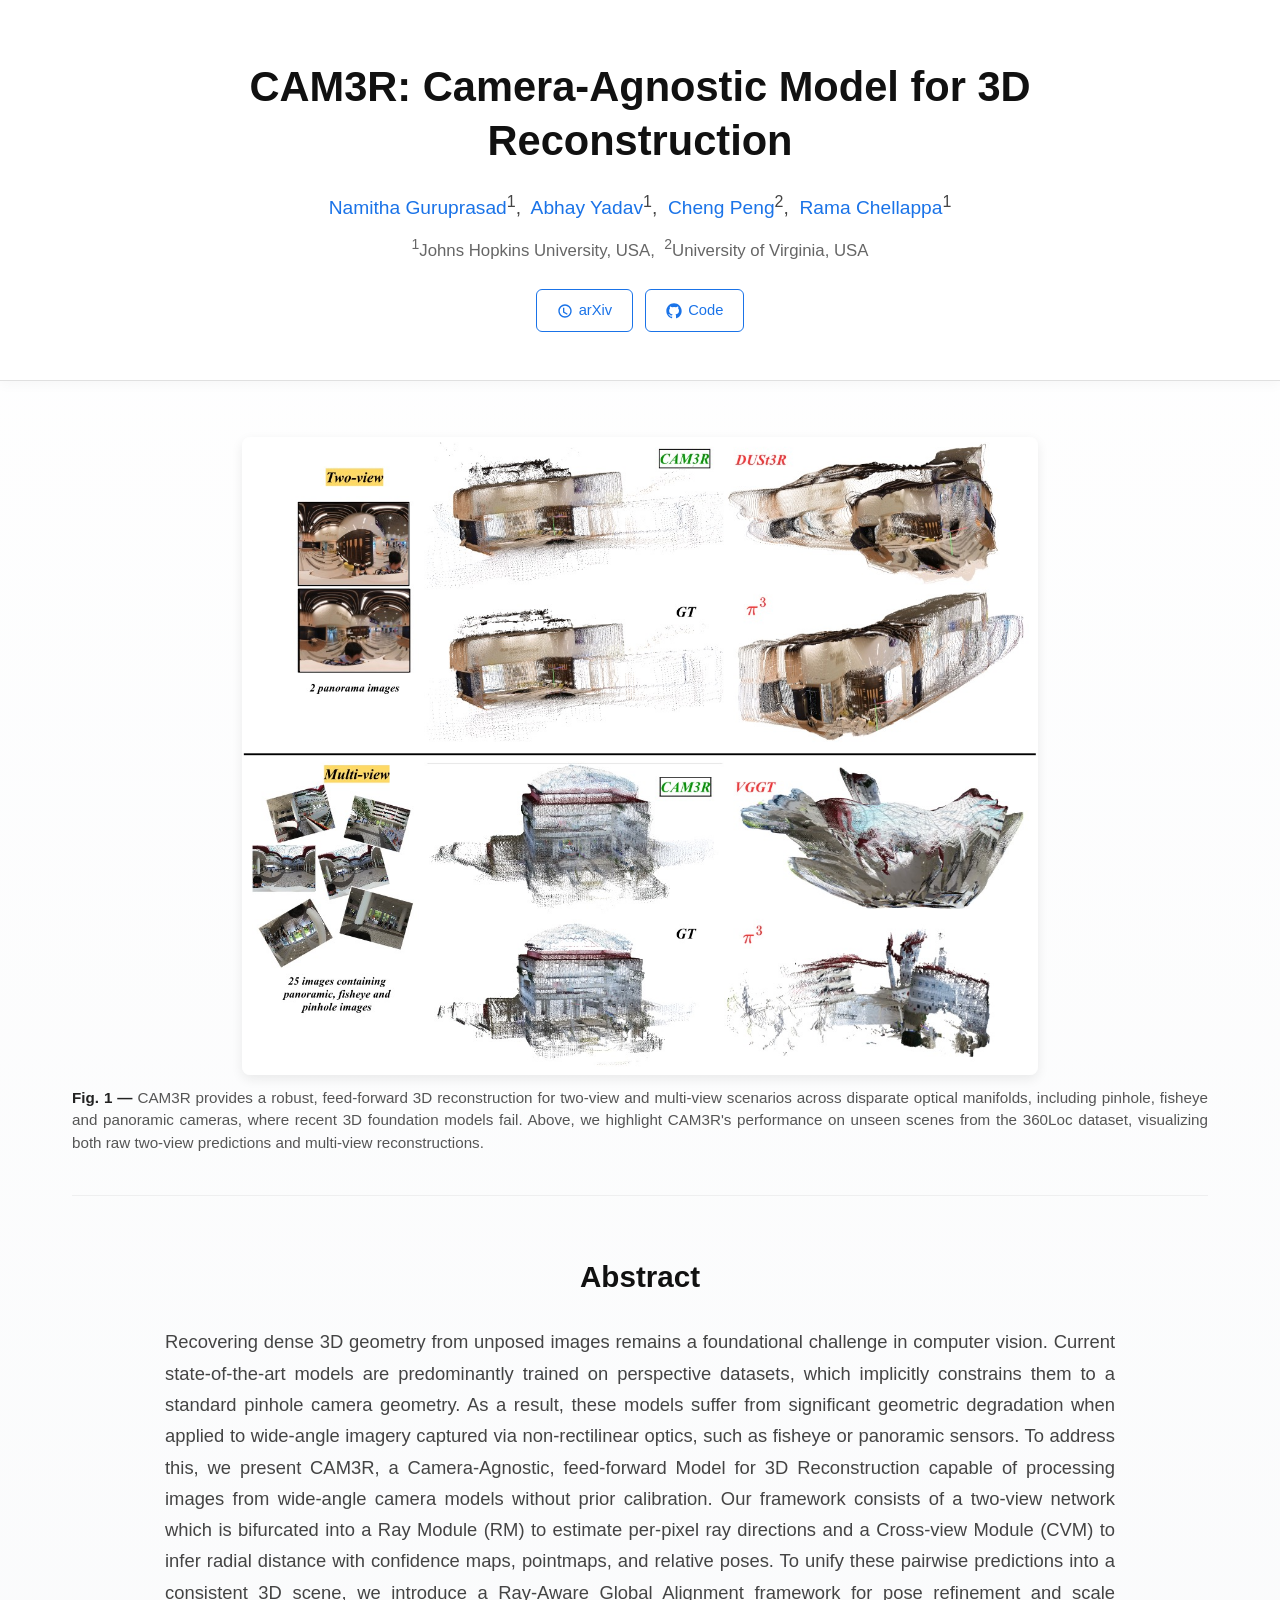
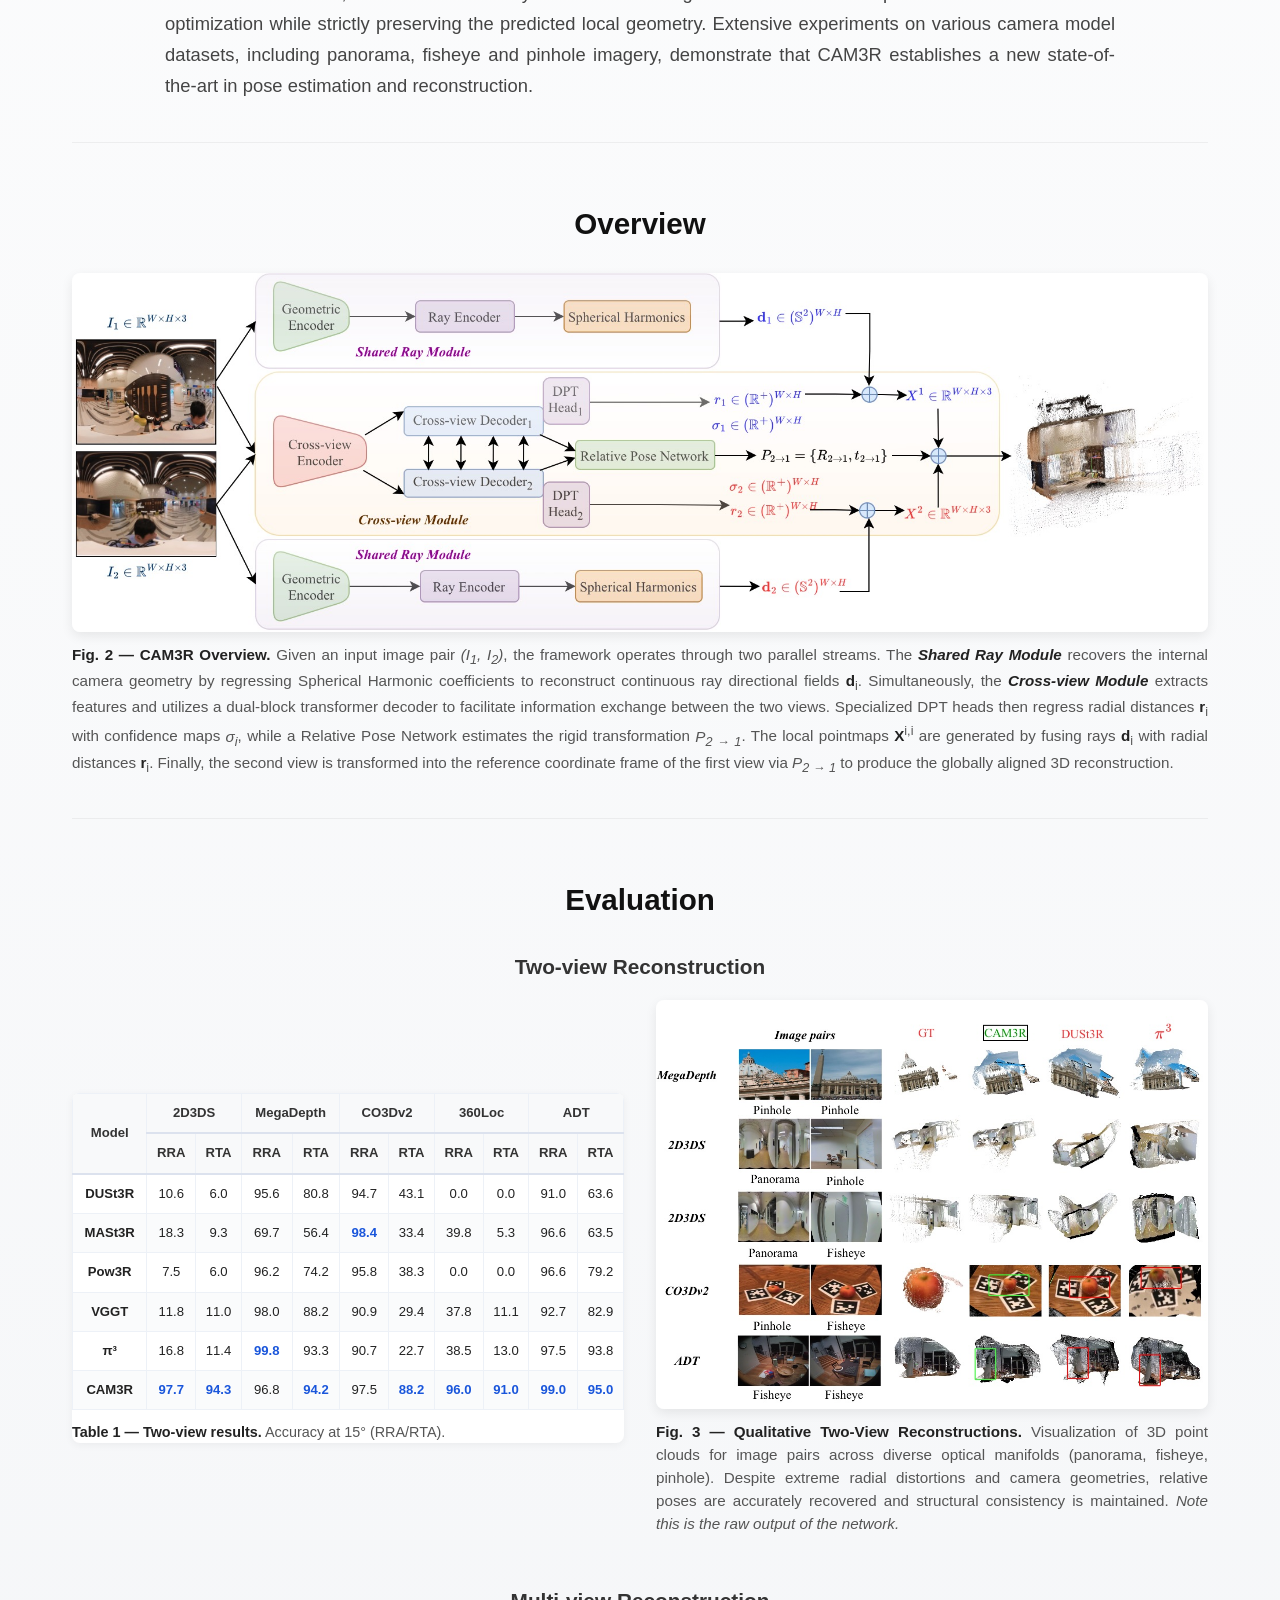
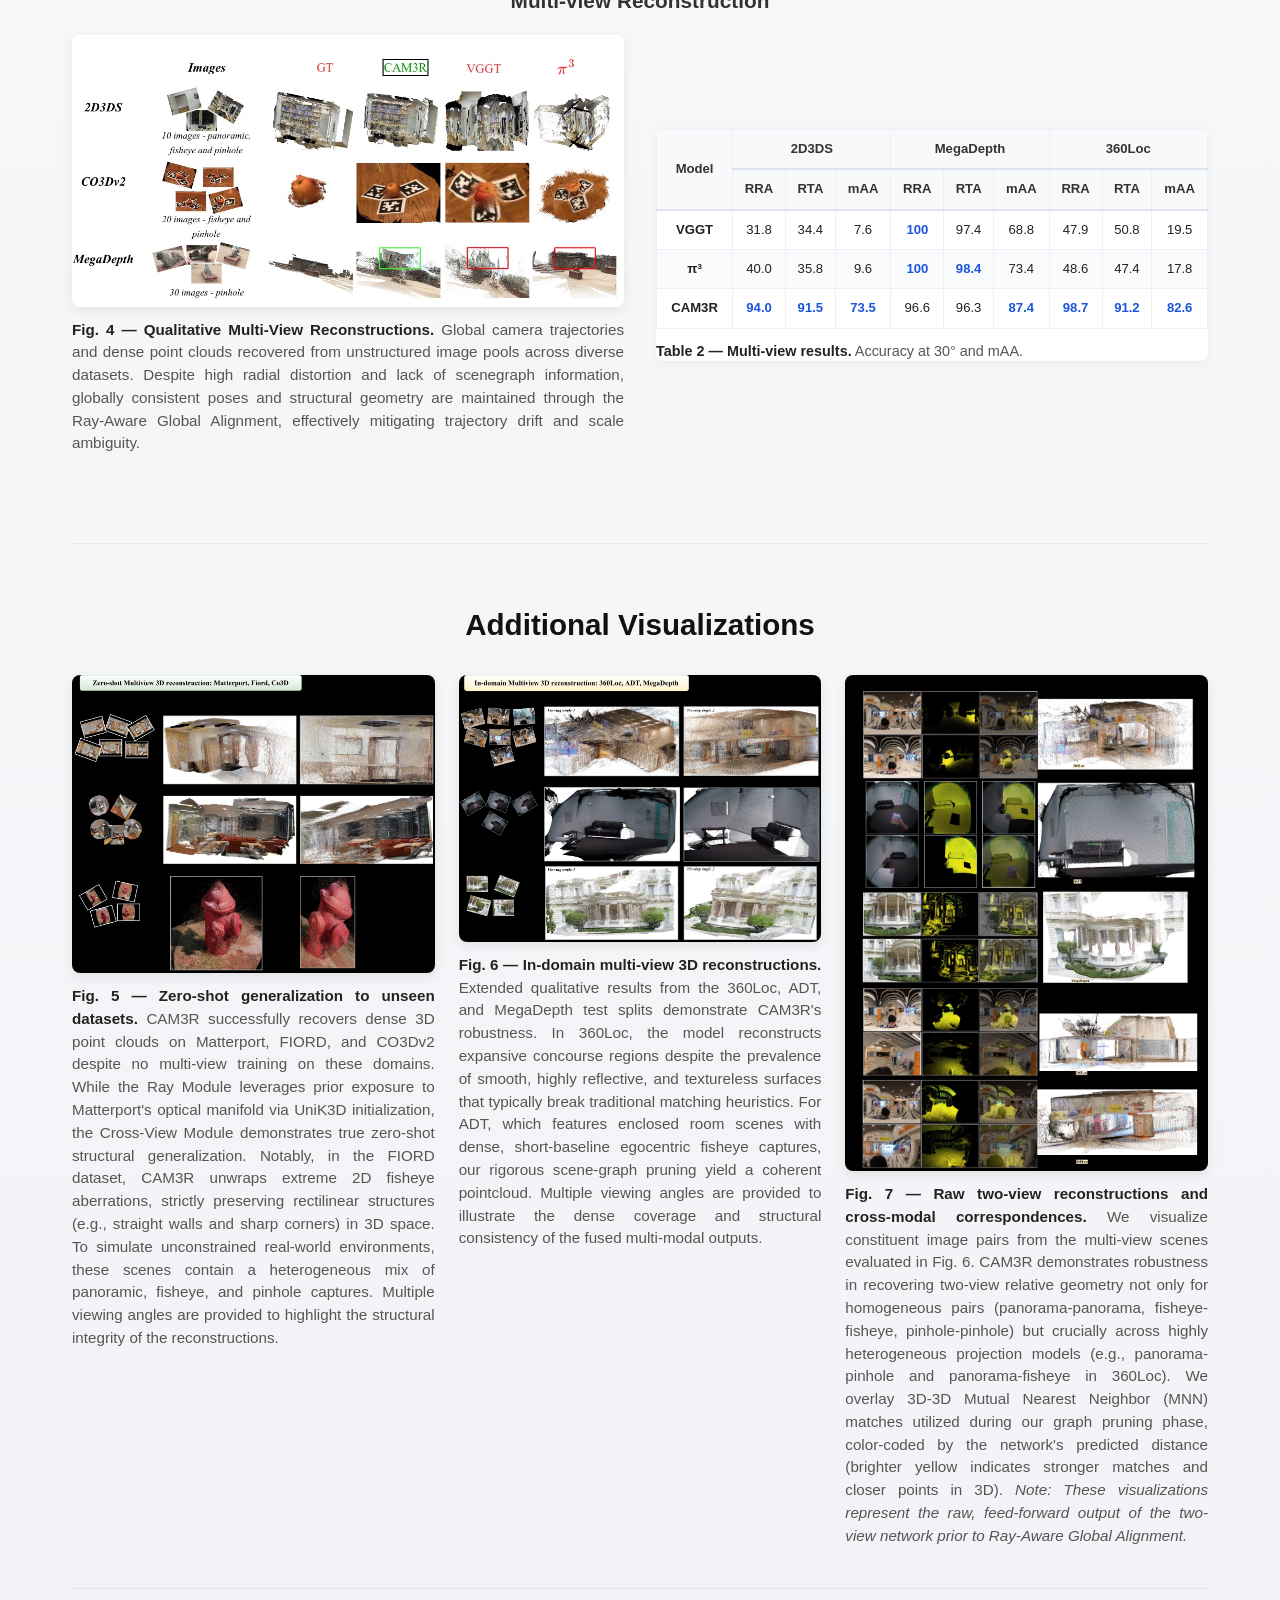
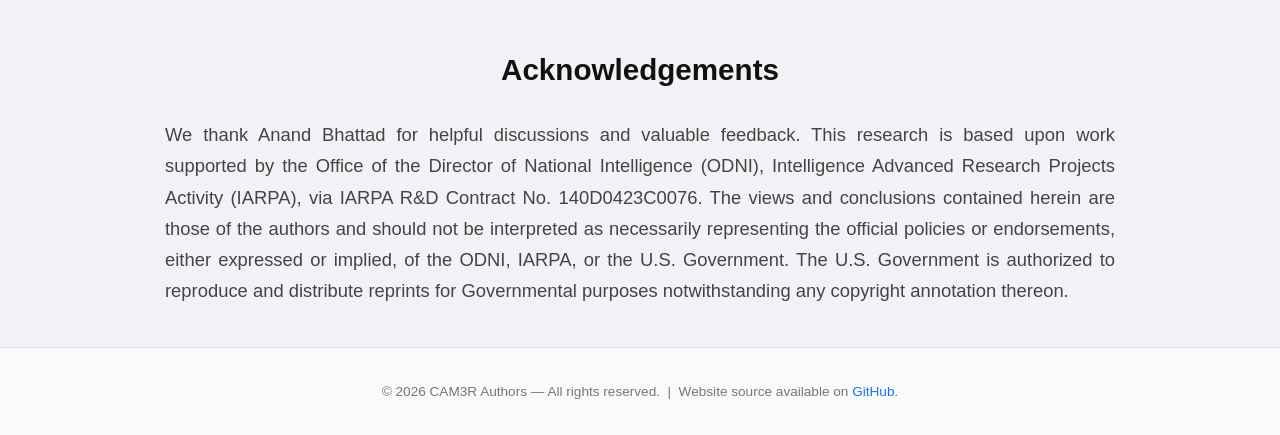
==== index.html @ ed86d0c6 "Update GitHub link in footer" ====
<!DOCTYPE html>
<html lang="en">
<head>
  <meta charset="UTF-8" />
  <meta name="viewport" content="width=device-width, initial-scale=1.0" />
  <title>CAM3R: Camera-Agnostic Model for 3D Reconstruction</title>
  <style>
    /* ── Reset & Base ───────────────────────────────────── */
    *, *::before, *::after { box-sizing: border-box; margin: 0; padding: 0; }

    body {
      font-family: "Segoe UI", "Helvetica Neue", Arial, sans-serif;
      background: linear-gradient(to bottom, #ffffff 0%, #f0f2f5 100%);
      color: #222;
      line-height: 1.7;
      min-height: 100vh;
    }

    a { color: #1a73e8; text-decoration: none; }
    a:hover { text-decoration: underline; }

    /* ── Layout ─────────────────────────────────────────── */
    .container {
      max-width: 1200px; 
      margin: 0 auto;
      padding: 0 32px;
    }

    section {
      padding: 56px 0 40px;
      border-bottom: 1px solid rgba(0,0,0,0.05);
    }
    section:last-of-type { border-bottom: none; }

    /* ── Header / Title ─────────────────────────────────── */
    header {
      background: #ffffff;
      padding: 60px 24px 48px;
      text-align: center;
      border-bottom: 1px solid #e0e0e0;
      box-shadow: 0 4px 12px rgba(0,0,0,0.03);
    }

    header h1 {
      font-size: 2.6rem;
      font-weight: 700;
      line-height: 1.3;
      color: #111;
      max-width: 980px;
      margin: 0 auto 20px;
    }

    .authors {
      font-size: 1.2rem;
      color: #444;
      margin-bottom: 8px;
    }
    
    .authors a {
      color: #1a73e8;
      transition: color 0.2s;
    }
    
    .authors a:hover {
      color: #1152a8;
      text-decoration: underline;
    }

    .affiliations {
      font-size: 1.05rem;
      color: #666;
      margin-bottom: 24px;
    }

    .links {
      display: flex;
      flex-wrap: wrap;
      gap: 12px;
      justify-content: center;
    }

    .btn {
      display: inline-flex;
      align-items: center;
      gap: 6px;
      padding: 8px 20px;
      border-radius: 6px;
      font-size: 0.92rem;
      font-weight: 500;
      border: 1.5px solid #1a73e8;
      color: #1a73e8;
      transition: background 0.2s, color 0.2s;
    }
    .btn:hover { background: #1a73e8; color: #fff; text-decoration: none; }
    .btn svg { width: 16px; height: 16px; fill: currentColor; }

    /* ── Section Headings ───────────────────────────────── */
    h2 {
      font-size: 1.85rem;
      font-weight: 700;
      margin-bottom: 24px;
      color: #111;
      text-align: center;
    }

    h3 {
      font-size: 1.3rem;
      font-weight: 600;
      margin: 0 0 16px;
      color: #333;
      text-align: center;
    }

    /* ── Figures & Click-to-Zoom Overlay ────────────────── */
    figure {
      margin: 0;
      display: flex;
      flex-direction: column;
      align-items: center;
    }

    .image-link {
      position: relative;
      display: block;
      width: 100%;
      border-radius: 8px;
      overflow: hidden;
      box-shadow: 0 4px 12px rgba(0,0,0,0.08);
      cursor: zoom-in;
    }

    .image-link::after {
      content: "Click to open in full resolution";
      position: absolute;
      top: 0; left: 0; right: 0; bottom: 0;
      background: rgba(0, 0, 0, 0.65);
      color: #fff;
      display: flex;
      align-items: center;
      justify-content: center;
      font-size: 1.05rem;
      font-weight: 500;
      opacity: 0;
      transition: opacity 0.2s ease;
      text-align: center;
      padding: 20px;
    }

    .image-link:hover::after {
      opacity: 1;
    }

    figure img {
      display: block;
      width: 100%;
      height: auto;
      background: #f8f9fa;
      transition: transform 0.3s ease;
    }
    
    .image-link:hover img {
      transform: scale(1.02);
    }

    #teaser .image-link { max-width: 70%; margin: 0 auto; }

    figcaption {
      margin-top: 12px;
      font-size: 0.95rem;
      color: #555;
      line-height: 1.5;
      text-align: justify;
      width: 100%;
    }

    figcaption strong { color: #222; }

    /* ── Abstract & Text Blocks ─────────────────────────── */
    .text-block p {
      font-size: 1.15rem;
      text-align: justify;
      max-width: 950px;
      margin: 0 auto;
      color: #444;
    }

    /* ── Layout: Side by Side (Tables & Images) ─────────── */
    .side-by-side {
      display: flex;
      flex-direction: row;
      gap: 32px;
      align-items: center;
      margin-bottom: 48px;
    }
    
    .side-by-side > div,
    .side-by-side > figure {
      flex: 1;
      min-width: 0;
    }

    /* ── Layout: 3-Column Grid ──────────────────────────── */
    .vis-grid {
      display: grid;
      grid-template-columns: repeat(3, 1fr);
      gap: 24px;
      margin-top: 24px;
    }

    /* ── Tables ─────────────────────────────────────────── */
    .table-wrapper {
      overflow-x: auto;
      box-shadow: 0 2px 8px rgba(0,0,0,0.05);
      border-radius: 8px;
      background: #fff;
      width: 100%;
    }

    table {
      width: 100%;
      border-collapse: collapse;
      font-size: 0.82rem; 
    }

    caption {
      caption-side: bottom;
      font-size: 0.9rem;
      color: #555;
      text-align: left; 
      padding: 12px 0 0;
      line-height: 1.4;
    }
    caption strong { color: #222; }

    thead tr {
      background: #f8f9fa;
      border-bottom: 2px solid #dce2ee;
    }

    th, td {
      padding: 8px 6px; 
      border: 1px solid #edf1f7;
      text-align: center;
    }

    th {
      font-weight: 600;
      color: #333;
    }

    tbody tr:nth-child(even) { background: #fafbfc; }
    tbody tr:hover { background: #f0f4ff; }

    .best { font-weight: 700; color: #1a56db; }

    /* ── Footer ─────────────────────────────────────────── */
    footer {
      text-align: center;
      padding: 32px 16px;
      font-size: 0.85rem;
      color: #777;
      border-top: 1px solid #e0e0e0;
      background: #fafafa;
    }

    /* ── Responsive ─────────────────────────────────────── */
    @media (max-width: 900px) {
      .side-by-side { flex-direction: column; } 
      .vis-grid { grid-template-columns: 1fr; } 
      #teaser .image-link { max-width: 100%; }
    }
    
    @media (max-width: 640px) {
      header h1 { font-size: 1.8rem; }
      h2 { font-size: 1.4rem; }
      h3 { font-size: 1.1rem; }
      .text-block p { text-align: left; } 
    }
  </style>
</head>
<body>

  <header>
    <h1>CAM3R: Camera-Agnostic Model for 3D Reconstruction</h1>

    <p class="authors">
      <a href="https://scholar.google.com/citations?user=baHP-noAAAAJ&hl=en&oi=ao" target="_blank" rel="noopener">Namitha Guruprasad</a><sup>1</sup>,&nbsp;
      <a href="https://scholar.google.com/citations?user=pbRu-GQAAAAJ&hl=en&oi=ao" target="_blank" rel="noopener">Abhay Yadav</a><sup>1</sup>,&nbsp;
      <a href="https://scholar.google.com/citations?user=HiQ4T3wAAAAJ&hl=en&oi=sra" target="_blank" rel="noopener">Cheng Peng</a><sup>2</sup>,&nbsp;
      <a href="https://scholar.google.com/citations?user=L60tuywAAAAJ&hl=en" target="_blank" rel="noopener">Rama Chellappa</a><sup>1</sup>
    </p>
    <p class="affiliations">
      <sup>1</sup>Johns Hopkins University, USA,&nbsp;
      <sup>2</sup>University of Virginia, USA
    </p>

    <div class="links">
      <a class="btn" href="#" aria-label="arXiv preprint">
        <svg viewBox="0 0 24 24" xmlns="http://www.w3.org/2000/svg">
          <path d="M12 2C6.477 2 2 6.477 2 12s4.477 10 10 10 10-4.477 10-10S17.523 2 12 2zm0 2a8 8 0 1 1 0 16A8 8 0 0 1 12 4zm-1 3v6l5 3-1 1.73-6-3.5V7h2z"/>
        </svg>
        arXiv
      </a>
      <a class="btn" href="#" aria-label="Source code on GitHub">
        <svg viewBox="0 0 24 24" xmlns="http://www.w3.org/2000/svg">
          <path d="M12 .5C5.65.5.5 5.65.5 12c0 5.1 3.31 9.42 7.9 10.95.58.1.79-.25.79-.55v-2.08c-3.2.7-3.88-1.54-3.88-1.54-.52-1.33-1.28-1.69-1.28-1.69-1.05-.71.08-.7.08-.7 1.16.08 1.77 1.19 1.77 1.19 1.03 1.76 2.7 1.25 3.36.96.1-.75.4-1.25.73-1.54-2.55-.29-5.24-1.28-5.24-5.7 0-1.26.45-2.29 1.19-3.09-.12-.3-.52-1.46.11-3.05 0 0 .97-.31 3.18 1.19a11.1 11.1 0 0 1 5.8 0c2.2-1.5 3.17-1.19 3.17-1.19.63 1.59.23 2.75.12 3.05.74.8 1.19 1.83 1.19 3.09 0 4.43-2.7 5.41-5.27 5.69.42.36.79 1.07.79 2.16v3.2c0 .31.21.67.8.55C20.19 21.42 23.5 17.1 23.5 12 23.5 5.65 18.35.5 12 .5z"/>
        </svg>
        Code
      </a>
    </div>
  </header>

  <main class="container">

    <section id="teaser">
      <figure>
        <a href="assets/images/teaser_image_corrected.jpg" target="_blank" class="image-link" aria-label="Open image in full resolution">
          <img src="assets/images/teaser_image_corrected.jpg" alt="CAM3R teaser showing two-view and multi-view 3D reconstruction" />
        </a>
        <figcaption>
          <strong>Fig. 1 — </strong>CAM3R provides a robust, feed-forward 3D reconstruction for two-view and multi-view scenarios across disparate optical manifolds, including pinhole, fisheye and panoramic cameras, where recent 3D foundation models fail. Above, we highlight CAM3R's performance on unseen scenes from the 360Loc dataset, visualizing both raw two-view predictions and multi-view reconstructions.
        </figcaption>
      </figure>
    </section>

    <section id="abstract" class="text-block">
      <h2>Abstract</h2>
      <p>
        Recovering dense 3D geometry from unposed images remains a foundational challenge in computer vision. Current state-of-the-art models are predominantly trained on perspective datasets, which implicitly constrains them to a standard pinhole camera geometry. As a result, these models suffer from significant geometric degradation when applied to wide-angle imagery captured via non-rectilinear optics, such as fisheye or panoramic sensors. To address this, we present CAM3R, a Camera-Agnostic, feed-forward Model for 3D Reconstruction capable of processing images from wide-angle camera models without prior calibration. Our framework consists of a two-view network which is bifurcated into a Ray Module (RM) to estimate per-pixel ray directions and a Cross-view Module (CVM) to infer radial distance with confidence maps, pointmaps, and relative poses. To unify these pairwise predictions into a consistent 3D scene, we introduce a Ray-Aware Global Alignment framework for pose refinement and scale optimization while strictly preserving the predicted local geometry. Extensive experiments on various camera model datasets, including panorama, fisheye and pinhole imagery, demonstrate that CAM3R establishes a new state-of-the-art in pose estimation and reconstruction.
      </p>
    </section>

    <section id="pipeline">
      <h2>Overview</h2>
      <figure>
        <a href="assets/images/pipeline_image_corrected.jpg" target="_blank" class="image-link" aria-label="Open image in full resolution">
          <img src="assets/images/pipeline_image_corrected.jpg" alt="CAM3R pipeline showing shared ray module and cross-view module" />
        </a>
        <figcaption>
          <strong>Fig. 2 — CAM3R Overview.</strong>
          Given an input image pair <i>(I<sub>1</sub>, I<sub>2</sub>)</i>, the framework operates through two parallel streams. The <i><strong>Shared Ray Module</strong></i> recovers the internal camera geometry by regressing Spherical Harmonic coefficients to reconstruct continuous ray directional fields <strong>d</strong><sub>i</sub>. Simultaneously, the <i><strong>Cross-view Module</strong></i> extracts features and utilizes a dual-block transformer decoder to facilitate information exchange between the two views. Specialized DPT heads then regress radial distances <strong>r</strong><sub>i</sub> with confidence maps <i>σ<sub>i</sub></i>, while a Relative Pose Network estimates the rigid transformation <i>P<sub>2 &rarr; 1</sub></i>. The local pointmaps <strong>X</strong><sup>i,i</sup> are generated by fusing rays <strong>d</strong><sub>i</sub> with radial distances <strong>r</strong><sub>i</sub>. Finally, the second view is transformed into the reference coordinate frame of the first view via <i>P<sub>2 &rarr; 1</sub></i> to produce the globally aligned 3D reconstruction.
        </figcaption>
      </figure>
    </section>

    <section id="evaluation">
      <h2>Evaluation</h2>

      <h3>Two-view Reconstruction</h3>
      <div class="side-by-side">
        <div class="table-wrapper">
          <table>
            <thead>
              <tr>
                <th rowspan="2">Model</th>
                <th colspan="2">2D3DS</th>
                <th colspan="2">MegaDepth</th>
                <th colspan="2">CO3Dv2</th>
                <th colspan="2">360Loc</th>
                <th colspan="2">ADT</th>
              </tr>
              <tr>
                <th>RRA</th><th>RTA</th>
                <th>RRA</th><th>RTA</th>
                <th>RRA</th><th>RTA</th>
                <th>RRA</th><th>RTA</th>
                <th>RRA</th><th>RTA</th>
              </tr>
            </thead>
            <tbody>
              <tr>
                <td><strong>DUSt3R</strong></td>
                <td>10.6</td><td>6.0</td>
                <td>95.6</td><td>80.8</td>
                <td>94.7</td><td>43.1</td>
                <td>0.0</td><td>0.0</td>
                <td>91.0</td><td>63.6</td>
              </tr>
              <tr>
                <td><strong>MASt3R</strong></td>
                <td>18.3</td><td>9.3</td>
                <td>69.7</td><td>56.4</td>
                <td class="best">98.4</td><td>33.4</td>
                <td>39.8</td><td>5.3</td>
                <td>96.6</td><td>63.5</td>
              </tr>
              <tr>
                <td><strong>Pow3R</strong></td>
                <td>7.5</td><td>6.0</td>
                <td>96.2</td><td>74.2</td>
                <td>95.8</td><td>38.3</td>
                <td>0.0</td><td>0.0</td>
                <td>96.6</td><td>79.2</td>
              </tr>
              <tr>
                <td><strong>VGGT</strong></td>
                <td>11.8</td><td>11.0</td>
                <td>98.0</td><td>88.2</td>
                <td>90.9</td><td>29.4</td>
                <td>37.8</td><td>11.1</td>
                <td>92.7</td><td>82.9</td>
              </tr>
              <tr>
                <td><strong>π³</strong></td>
                <td>16.8</td><td>11.4</td>
                <td class="best">99.8</td><td>93.3</td>
                <td>90.7</td><td>22.7</td>
                <td>38.5</td><td>13.0</td>
                <td>97.5</td><td>93.8</td>
              </tr>
              <tr>
                <td><strong>CAM3R</strong></td>
                <td class="best">97.7</td><td class="best">94.3</td>
                <td>96.8</td><td class="best">94.2</td>
                <td>97.5</td><td class="best">88.2</td>
                <td class="best">96.0</td><td class="best">91.0</td>
                <td class="best">99.0</td><td class="best">95.0</td>
              </tr>
            </tbody>
            <caption>
              <strong>Table 1 — Two-view results.</strong> Accuracy at 15° (RRA/RTA).
            </caption>
          </table>
        </div>

        <figure>
          <a href="assets/images/two_view.jpg" target="_blank" class="image-link" aria-label="Open image in full resolution">
            <img src="assets/images/two_view.jpg" alt="Qualitative two-view 3D reconstructions" />
          </a>
          <figcaption>
            <strong>Fig. 3 — Qualitative Two-View Reconstructions.</strong> Visualization of 3D point clouds for image pairs across diverse optical manifolds (panorama, fisheye, pinhole). Despite extreme radial distortions and camera geometries, relative poses are accurately recovered and structural consistency is maintained. <i>Note this is the raw output of the network.</i>
          </figcaption>
        </figure>
      </div>

      <h3>Multi-view Reconstruction</h3>
      <div class="side-by-side">
        <figure>
          <a href="assets/images/multiview.jpg" target="_blank" class="image-link" aria-label="Open image in full resolution">
            <img src="assets/images/multiview.jpg" alt="Qualitative multi-view 3D reconstructions" />
          </a>
          <figcaption>
            <strong>Fig. 4 — Qualitative Multi-View Reconstructions.</strong> Global camera trajectories and dense point clouds recovered from unstructured image pools across diverse datasets. Despite high radial distortion and lack of scenegraph information, globally consistent poses and structural geometry are maintained through the Ray-Aware Global Alignment, effectively mitigating trajectory drift and scale ambiguity.
          </figcaption>
        </figure>

        <div class="table-wrapper">
          <table>
            <thead>
              <tr>
                <th rowspan="2">Model</th>
                <th colspan="3">2D3DS</th>
                <th colspan="3">MegaDepth</th>
                <th colspan="3">360Loc</th>
              </tr>
              <tr>
                <th>RRA</th><th>RTA</th><th>mAA</th>
                <th>RRA</th><th>RTA</th><th>mAA</th>
                <th>RRA</th><th>RTA</th><th>mAA</th>
              </tr>
            </thead>
            <tbody>
              <tr>
                <td><strong>VGGT</strong></td>
                <td>31.8</td><td>34.4</td><td>7.6</td>
                <td class="best">100</td><td>97.4</td><td>68.8</td>
                <td>47.9</td><td>50.8</td><td>19.5</td>
              </tr>
              <tr>
                <td><strong>π³</strong></td>
                <td>40.0</td><td>35.8</td><td>9.6</td>
                <td class="best">100</td><td class="best">98.4</td><td>73.4</td>
                <td>48.6</td><td>47.4</td><td>17.8</td>
              </tr>
              <tr>
                <td><strong>CAM3R</strong></td>
                <td class="best">94.0</td><td class="best">91.5</td><td class="best">73.5</td>
                <td>96.6</td><td>96.3</td><td class="best">87.4</td>
                <td class="best">98.7</td><td class="best">91.2</td><td class="best">82.6</td>
              </tr>
            </tbody>
            <caption>
              <strong>Table 2 — Multi-view results.</strong> Accuracy at 30° and mAA.
            </caption>
          </table>
        </div>
      </div>
    </section>

    <section id="visualizations">
      <h2>Additional Visualizations</h2>
      <div class="vis-grid">
        <figure>
          <a href="assets/images/supplementary_multiview_zeroshot.jpg" target="_blank" class="image-link" aria-label="Open image in full resolution">
            <img src="assets/images/supplementary_multiview_zeroshot.jpg" alt="Zero-shot multi-view reconstructions on Matterport, FIORD, and CO3Dv2" />
          </a>
          <figcaption>
            <strong>Fig. 5 — Zero-shot generalization to unseen datasets.</strong> CAM3R successfully recovers dense 3D point clouds on Matterport, FIORD, and CO3Dv2 despite no multi-view training on these domains. While the Ray Module leverages prior exposure to Matterport's optical manifold via UniK3D initialization, the Cross-View Module demonstrates true zero-shot structural generalization. Notably, in the FIORD dataset, CAM3R unwraps extreme 2D fisheye aberrations, strictly preserving rectilinear structures (e.g., straight walls and sharp corners) in 3D space. To simulate unconstrained real-world environments, these scenes contain a heterogeneous mix of panoramic, fisheye, and pinhole captures. Multiple viewing angles are provided to highlight the structural integrity of the reconstructions.
          </figcaption>
        </figure>

        <figure>
          <a href="assets/images/supplementary_multiview_indomain.jpg" target="_blank" class="image-link" aria-label="Open image in full resolution">
            <img src="assets/images/supplementary_multiview_indomain.jpg" alt="In-domain multi-view reconstructions" />
          </a>
          <figcaption>
            <strong>Fig. 6 — In-domain multi-view 3D reconstructions.</strong> Extended qualitative results from the 360Loc, ADT, and MegaDepth test splits demonstrate CAM3R's robustness. In 360Loc, the model reconstructs expansive concourse regions despite the prevalence of smooth, highly reflective, and textureless surfaces that typically break traditional matching heuristics. For ADT, which features enclosed room scenes with dense, short-baseline egocentric fisheye captures, our rigorous scene-graph pruning yield a coherent pointcloud. Multiple viewing angles are provided to illustrate the dense coverage and structural consistency of the fused multi-modal outputs.
          </figcaption>
        </figure>

        <figure>
          <a href="assets/images/supplementary_2view.jpg" target="_blank" class="image-link" aria-label="Open image in full resolution">
            <img src="assets/images/supplementary_2view.jpg" alt="Two-view reconstructions with cross-modal correspondences" />
          </a>
          <figcaption>
            <strong>Fig. 7 — Raw two-view reconstructions and cross-modal correspondences.</strong> We visualize constituent image pairs from the multi-view scenes evaluated in Fig. 6. CAM3R demonstrates robustness in recovering two-view relative geometry not only for homogeneous pairs (panorama-panorama, fisheye-fisheye, pinhole-pinhole) but crucially across highly heterogeneous projection models (e.g., panorama-pinhole and panorama-fisheye in 360Loc). We overlay 3D-3D Mutual Nearest Neighbor (MNN) matches utilized during our graph pruning phase, color-coded by the network's predicted distance (brighter yellow indicates stronger matches and closer points in 3D). <i>Note: These visualizations represent the raw, feed-forward output of the two-view network prior to Ray-Aware Global Alignment.</i>
          </figcaption>
        </figure>
      </div>
    </section>

    <section id="acknowledgement" class="text-block">
      <h2>Acknowledgements</h2>
      <p>
        We thank Anand Bhattad for helpful discussions and valuable feedback. This research is based upon work supported by the Office of the Director of National Intelligence (ODNI), Intelligence Advanced Research Projects Activity (IARPA), via IARPA R&amp;D Contract No. 140D0423C0076. The views and conclusions contained herein are those of the authors and should not be interpreted as necessarily representing the official policies or endorsements, either expressed or implied, of the ODNI, IARPA, or the U.S. Government. The U.S. Government is authorized to reproduce and distribute reprints for Governmental purposes notwithstanding any copyright annotation thereon.
      </p>
    </section>

  </main>

  <footer>
    <p>
      &copy; 2026 CAM3R Authors &mdash; All rights reserved. &nbsp;|&nbsp;
      Website source available on
      <a href="https://github.com/nam1410/cam3r" target="_blank" rel="noopener">GitHub</a>.
    </p>
  </footer>

</body>
</html>
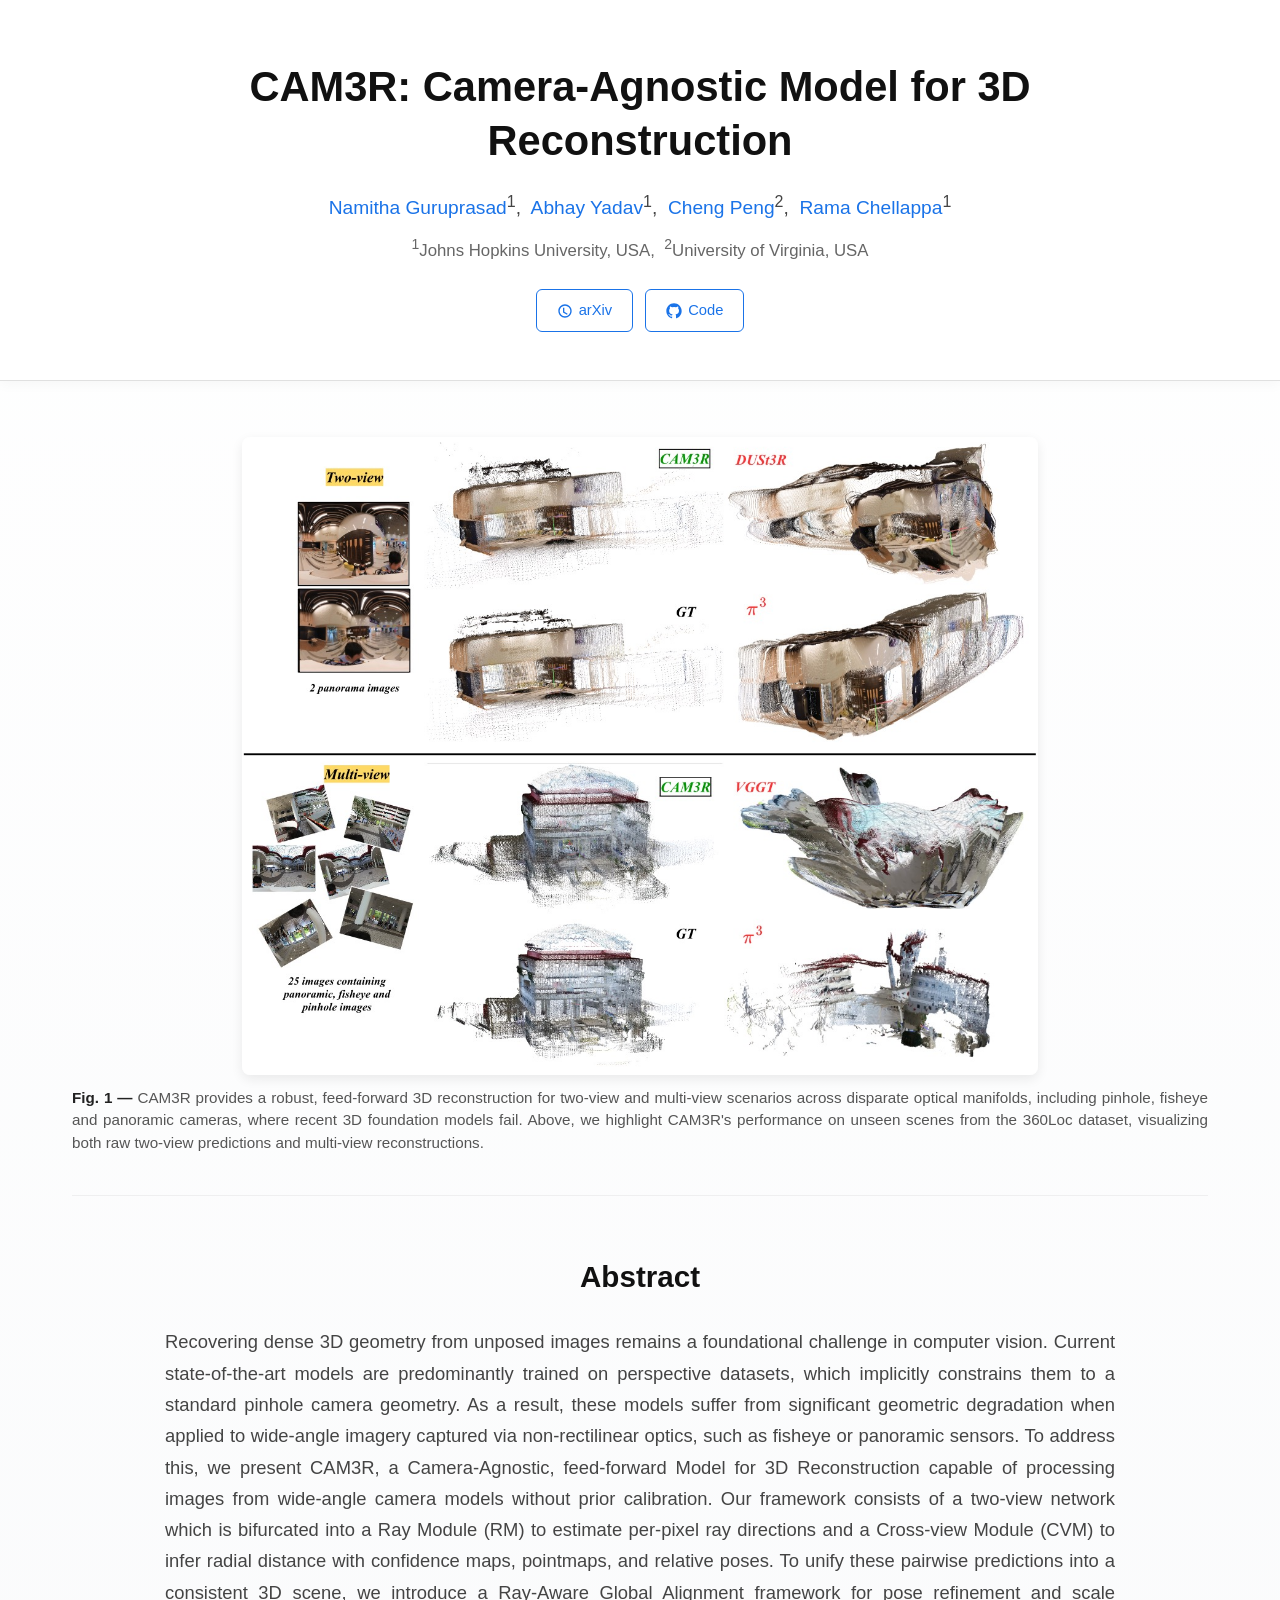
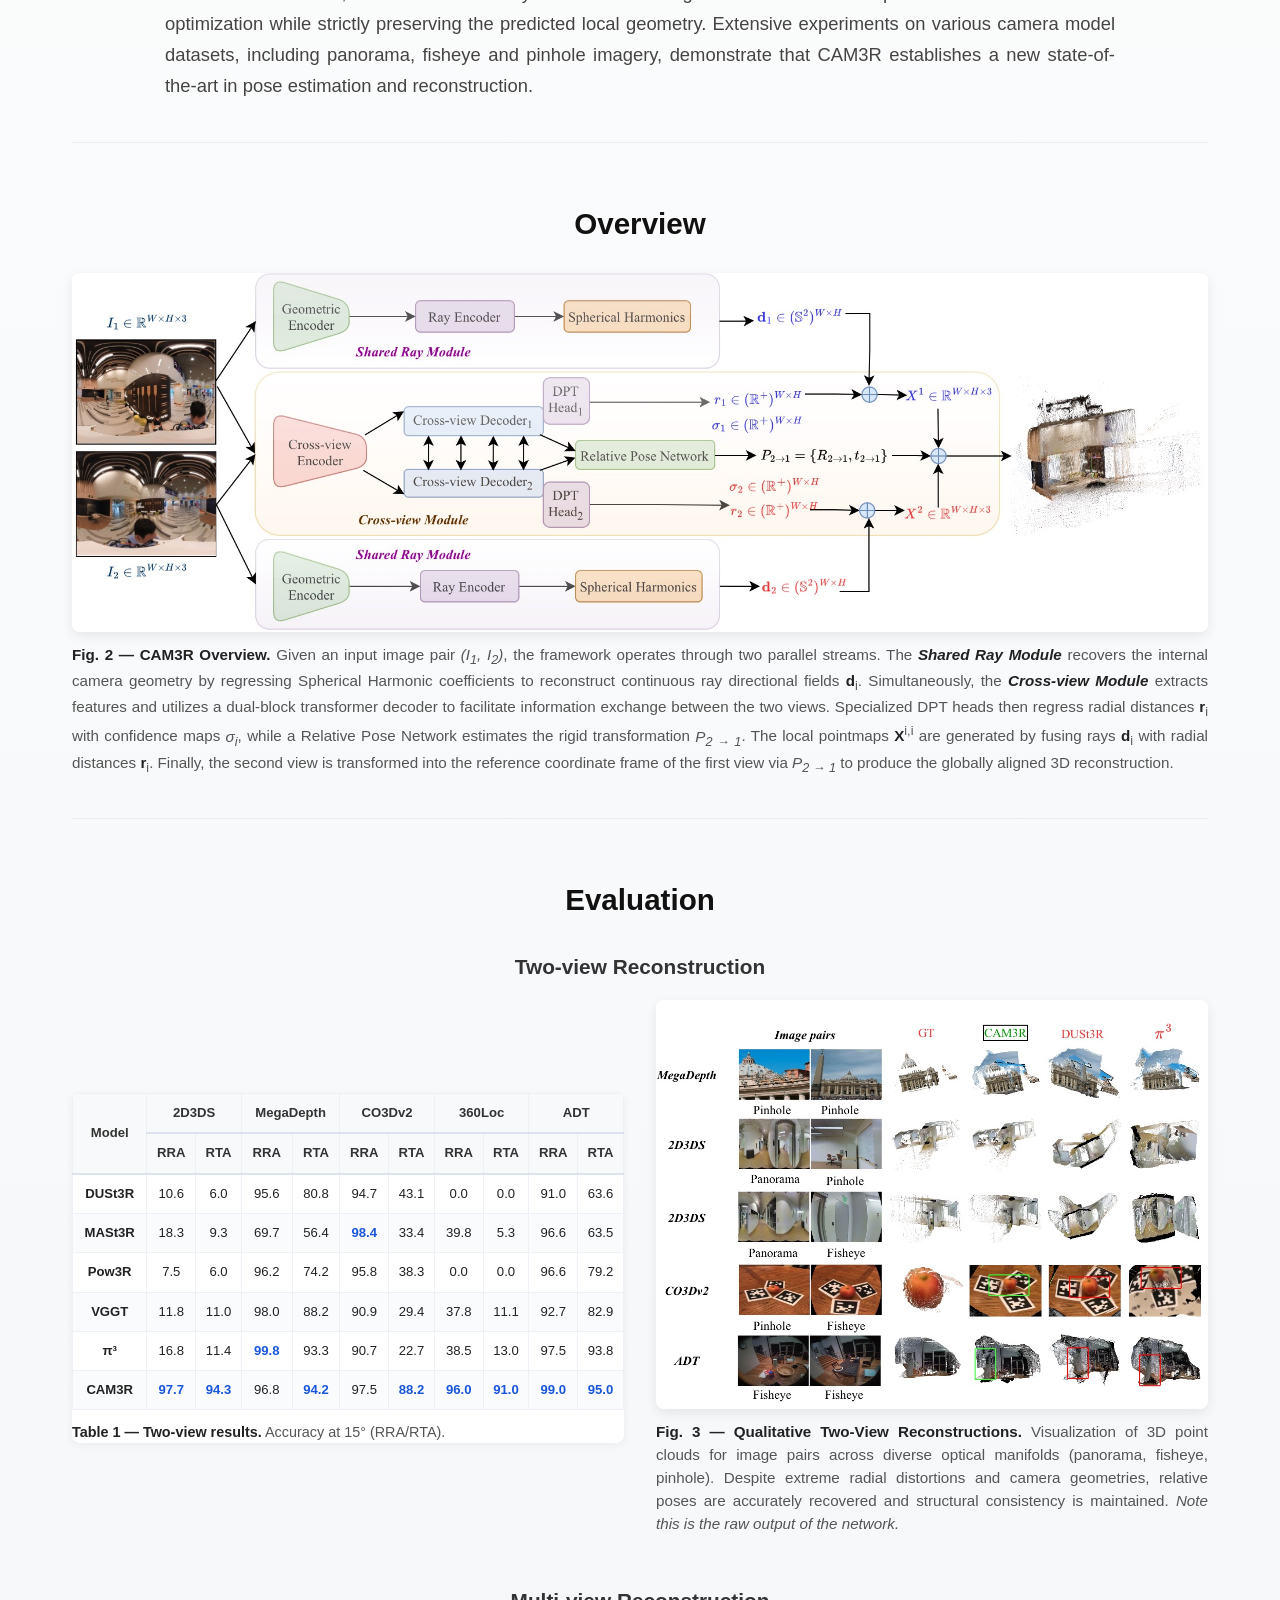
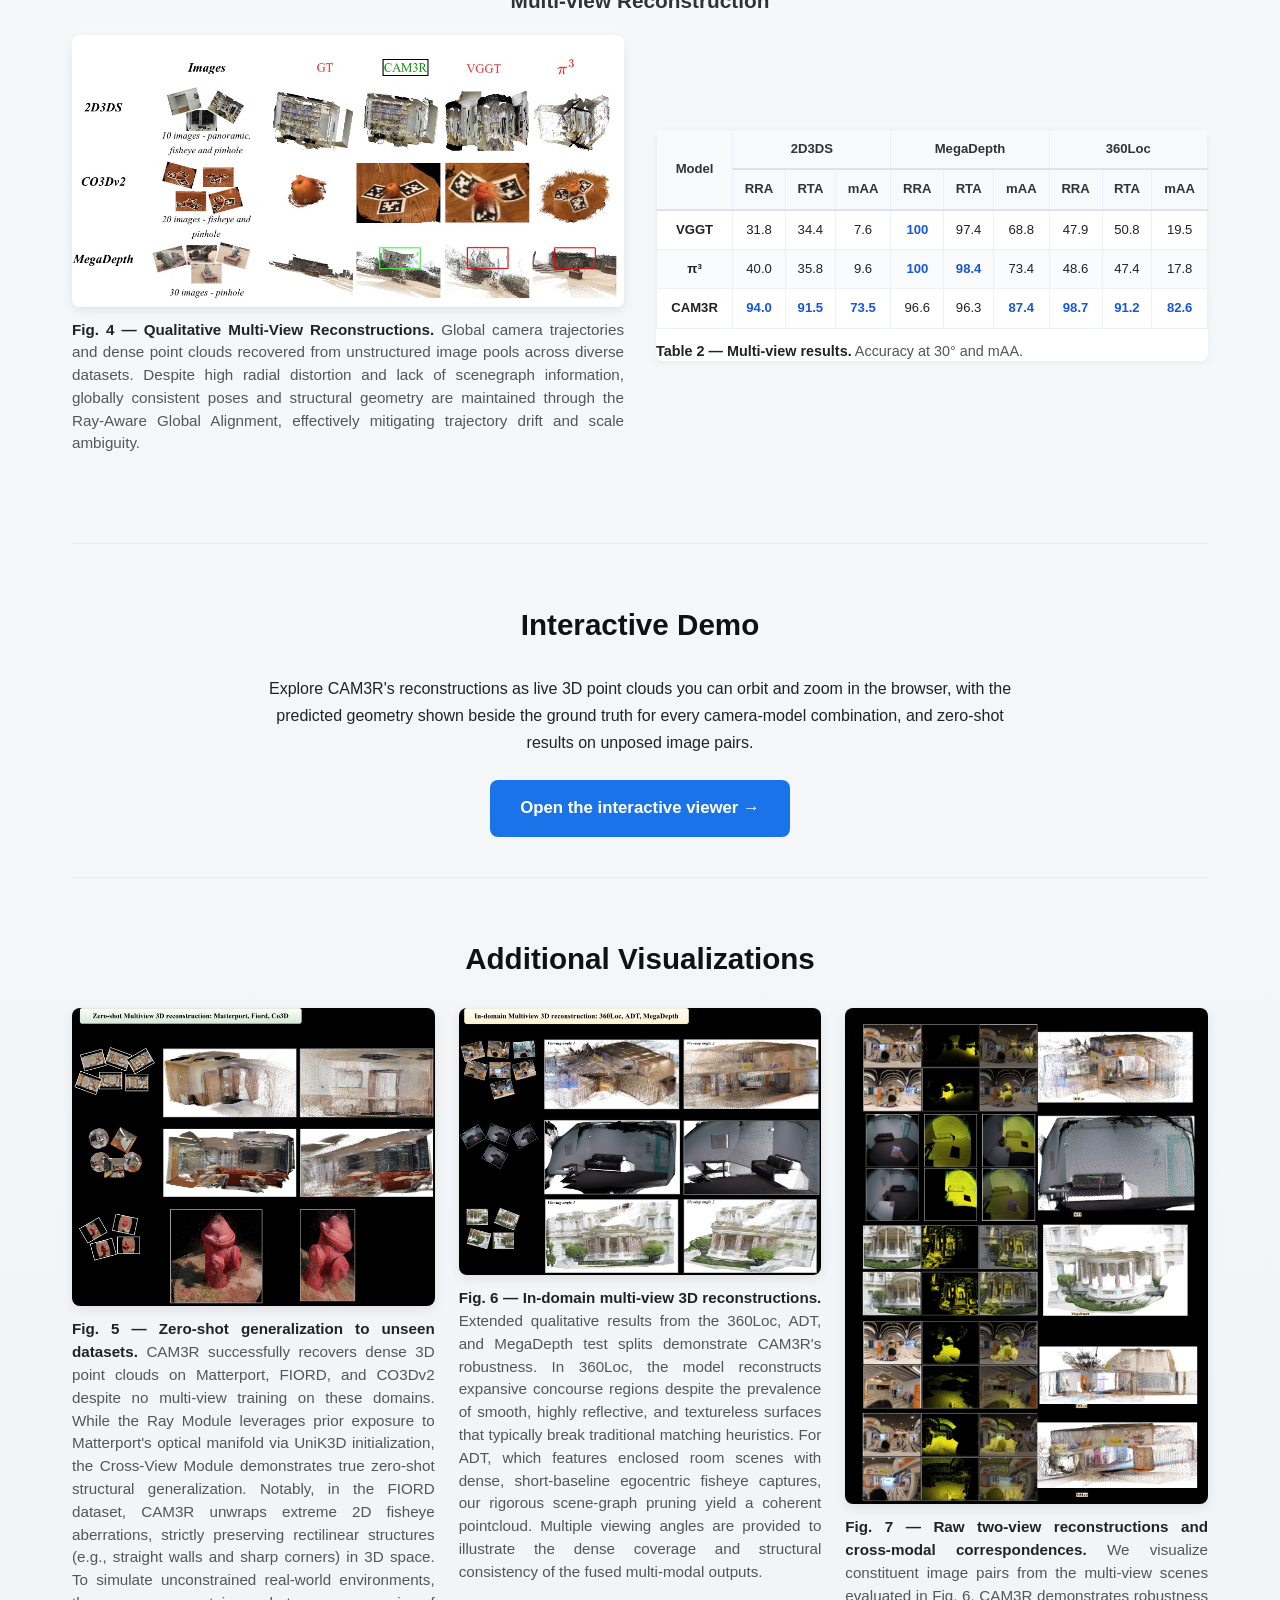
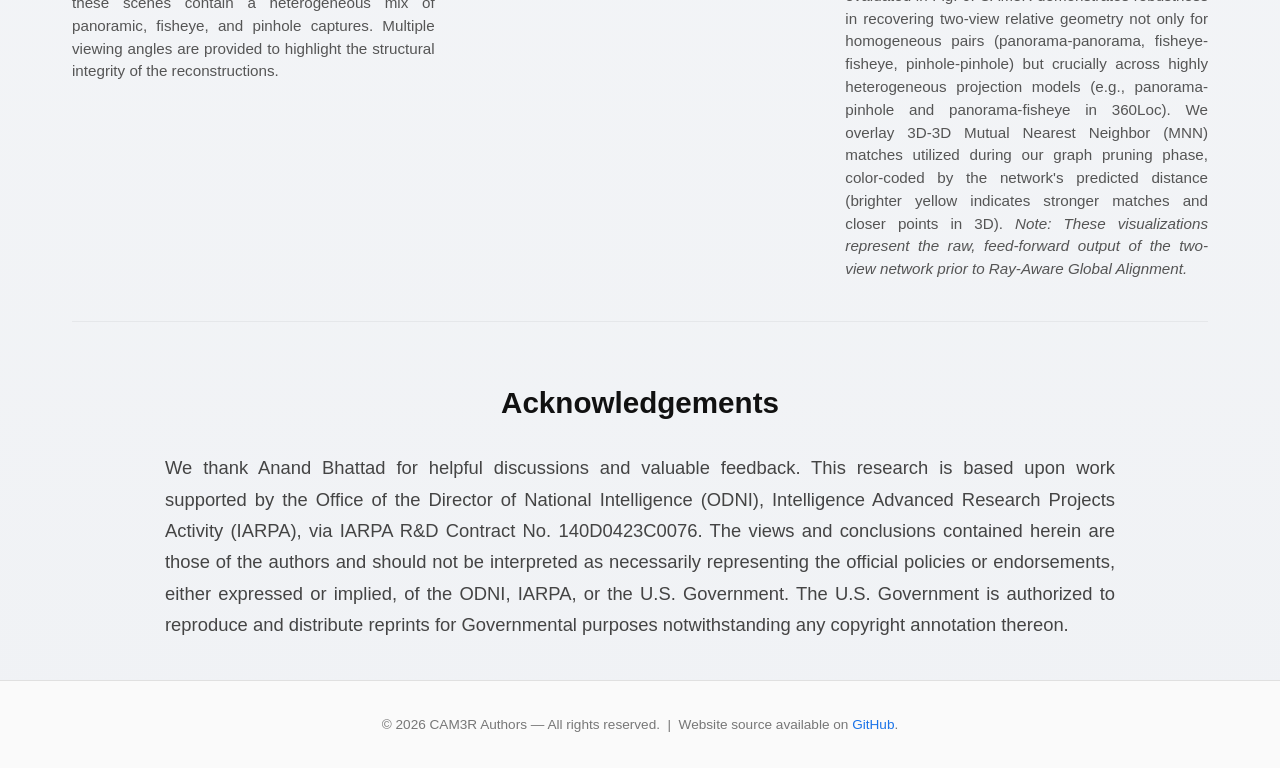
==== commit f81004fb: "Add an interactive point-cloud demo at /demo/ and link it from the landing page" ====
--- a/index.html
+++ b/index.html
@@ -284,7 +284,7 @@
     <h1>CAM3R: Camera-Agnostic Model for 3D Reconstruction</h1>
 
     <p class="authors">
-      <a href="https://scholar.google.com/citations?user=baHP-noAAAAJ&hl=en&oi=ao" target="_blank" rel="noopener">Namitha Guruprasad</a><sup>1</sup>,&nbsp;
+      <a href="https://nam1410.github.io/" target="_blank" rel="noopener">Namitha Guruprasad</a><sup>1</sup>,&nbsp;
       <a href="https://scholar.google.com/citations?user=pbRu-GQAAAAJ&hl=en&oi=ao" target="_blank" rel="noopener">Abhay Yadav</a><sup>1</sup>,&nbsp;
       <a href="https://scholar.google.com/citations?user=HiQ4T3wAAAAJ&hl=en&oi=sra" target="_blank" rel="noopener">Cheng Peng</a><sup>2</sup>,&nbsp;
       <a href="https://scholar.google.com/citations?user=L60tuywAAAAJ&hl=en" target="_blank" rel="noopener">Rama Chellappa</a><sup>1</sup>
@@ -487,6 +487,23 @@
       </div>
     </section>
 
+
+    <section id="interactive-demo" style="text-align:center;">
+      <h2>Interactive Demo</h2>
+      <p style="max-width:760px;margin:0 auto 24px;">
+        Explore CAM3R's reconstructions as live 3D point clouds you can orbit and zoom
+        in the browser, with the predicted geometry shown beside the ground truth for
+        every camera-model combination, and zero-shot results on unposed image pairs.
+      </p>
+      <p>
+        <a href="demo/"
+           style="display:inline-block;padding:14px 30px;background:#1a73e8;color:#fff;
+                  border-radius:8px;font-weight:600;font-size:1.05rem;text-decoration:none;">
+          Open the interactive viewer &rarr;
+        </a>
+      </p>
+    </section>
+
     <section id="visualizations">
       <h2>Additional Visualizations</h2>
       <div class="vis-grid">
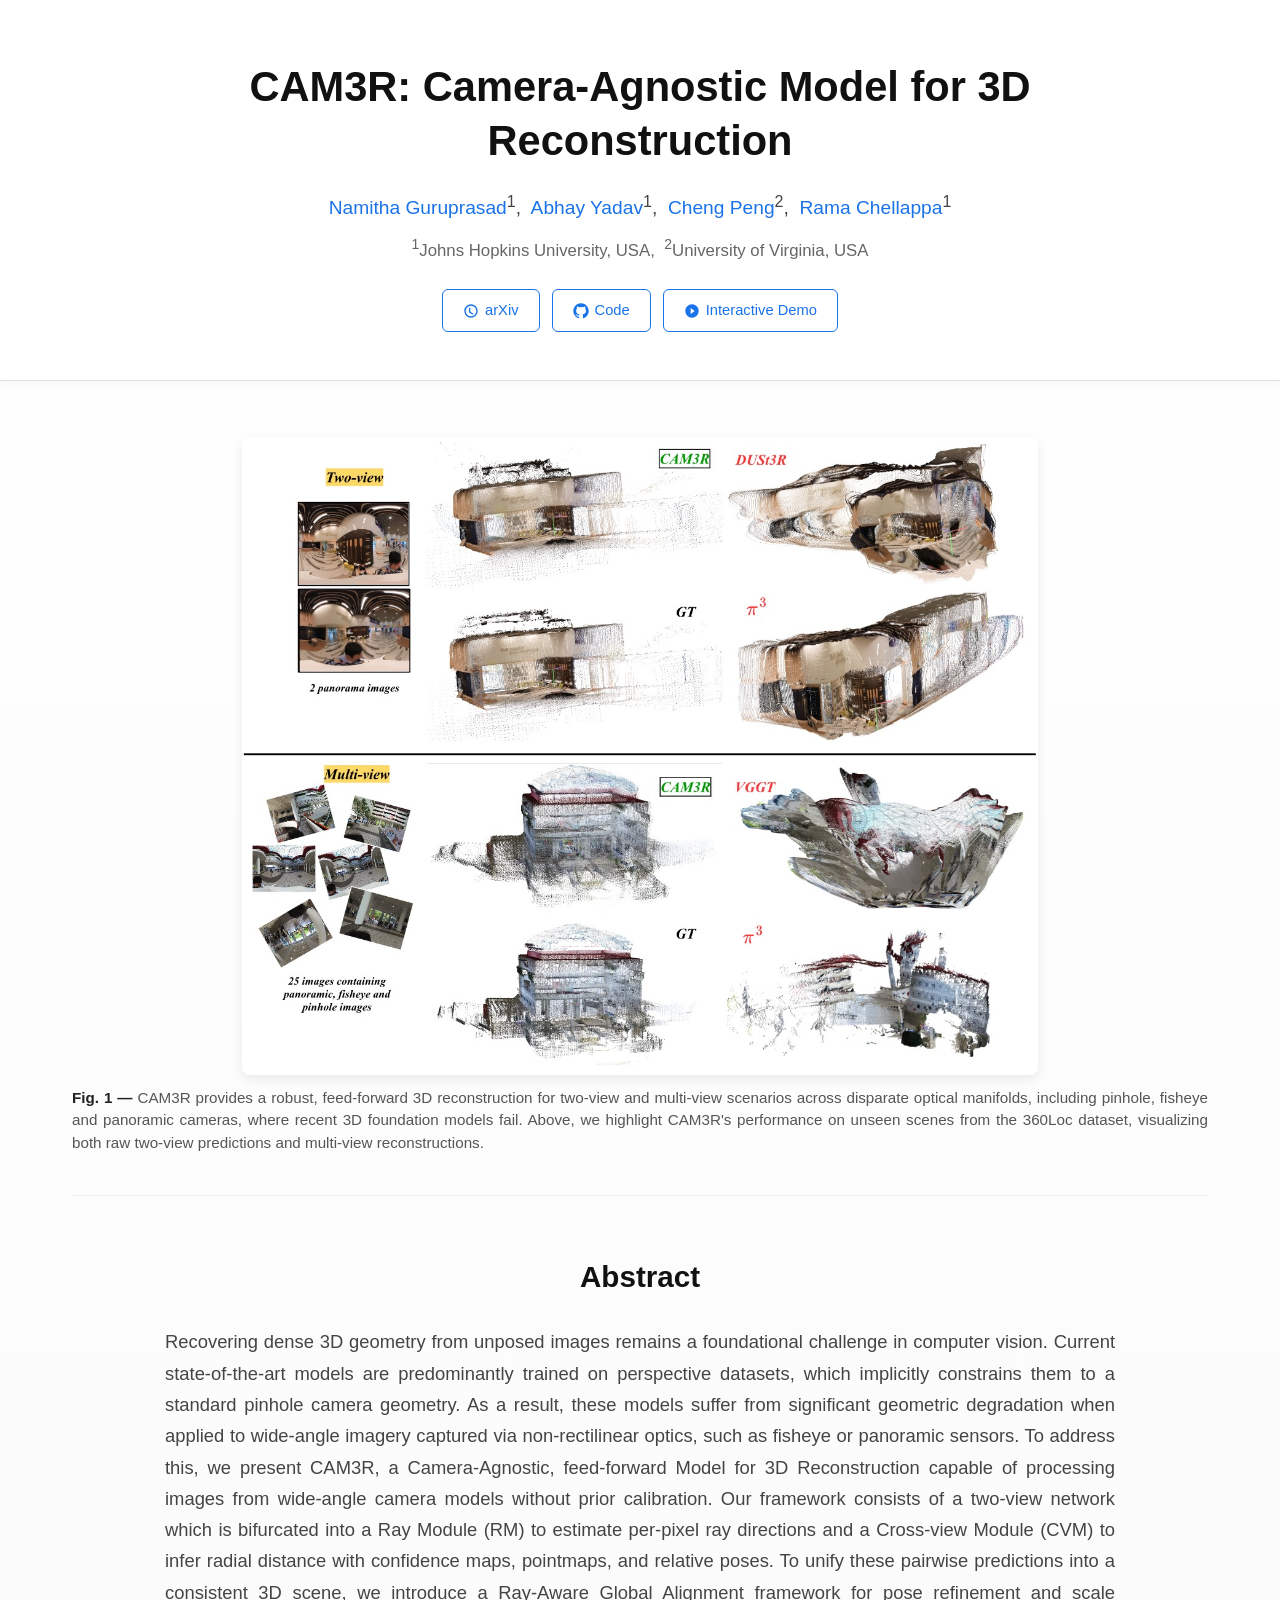
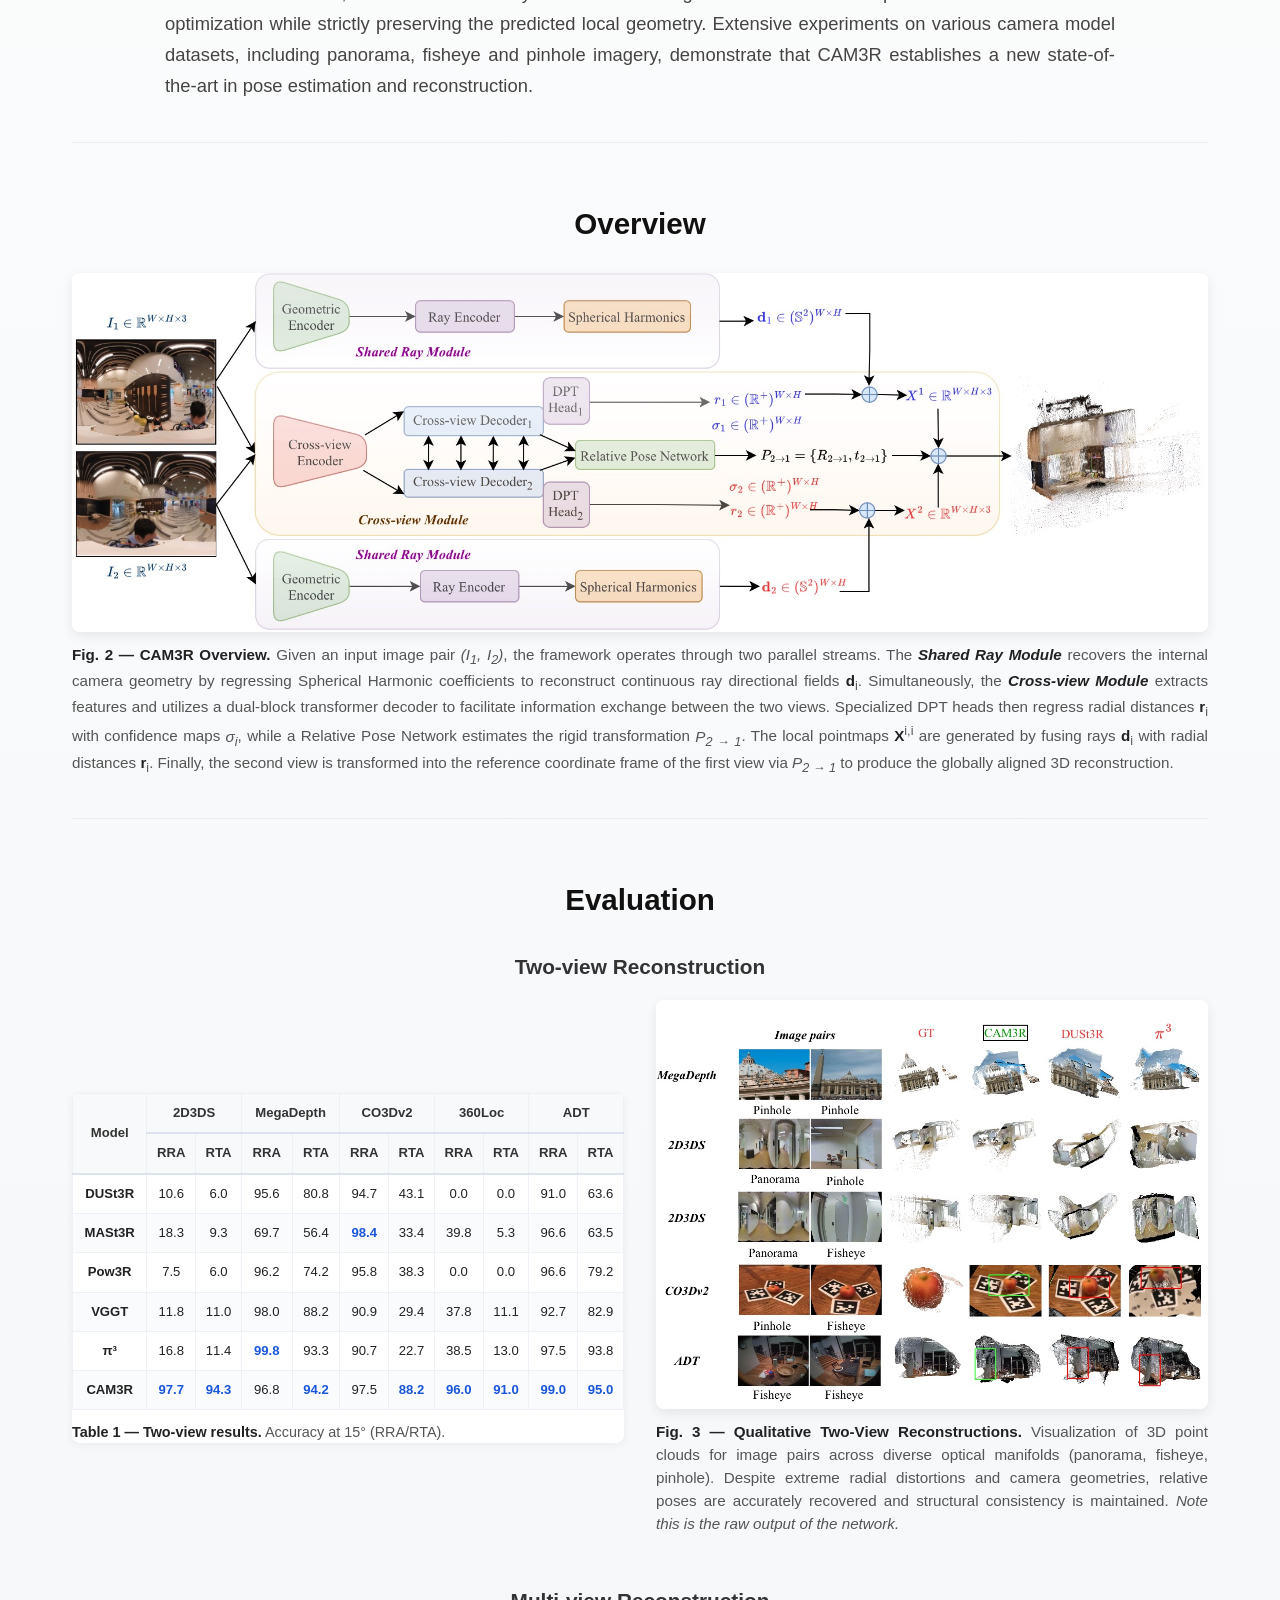
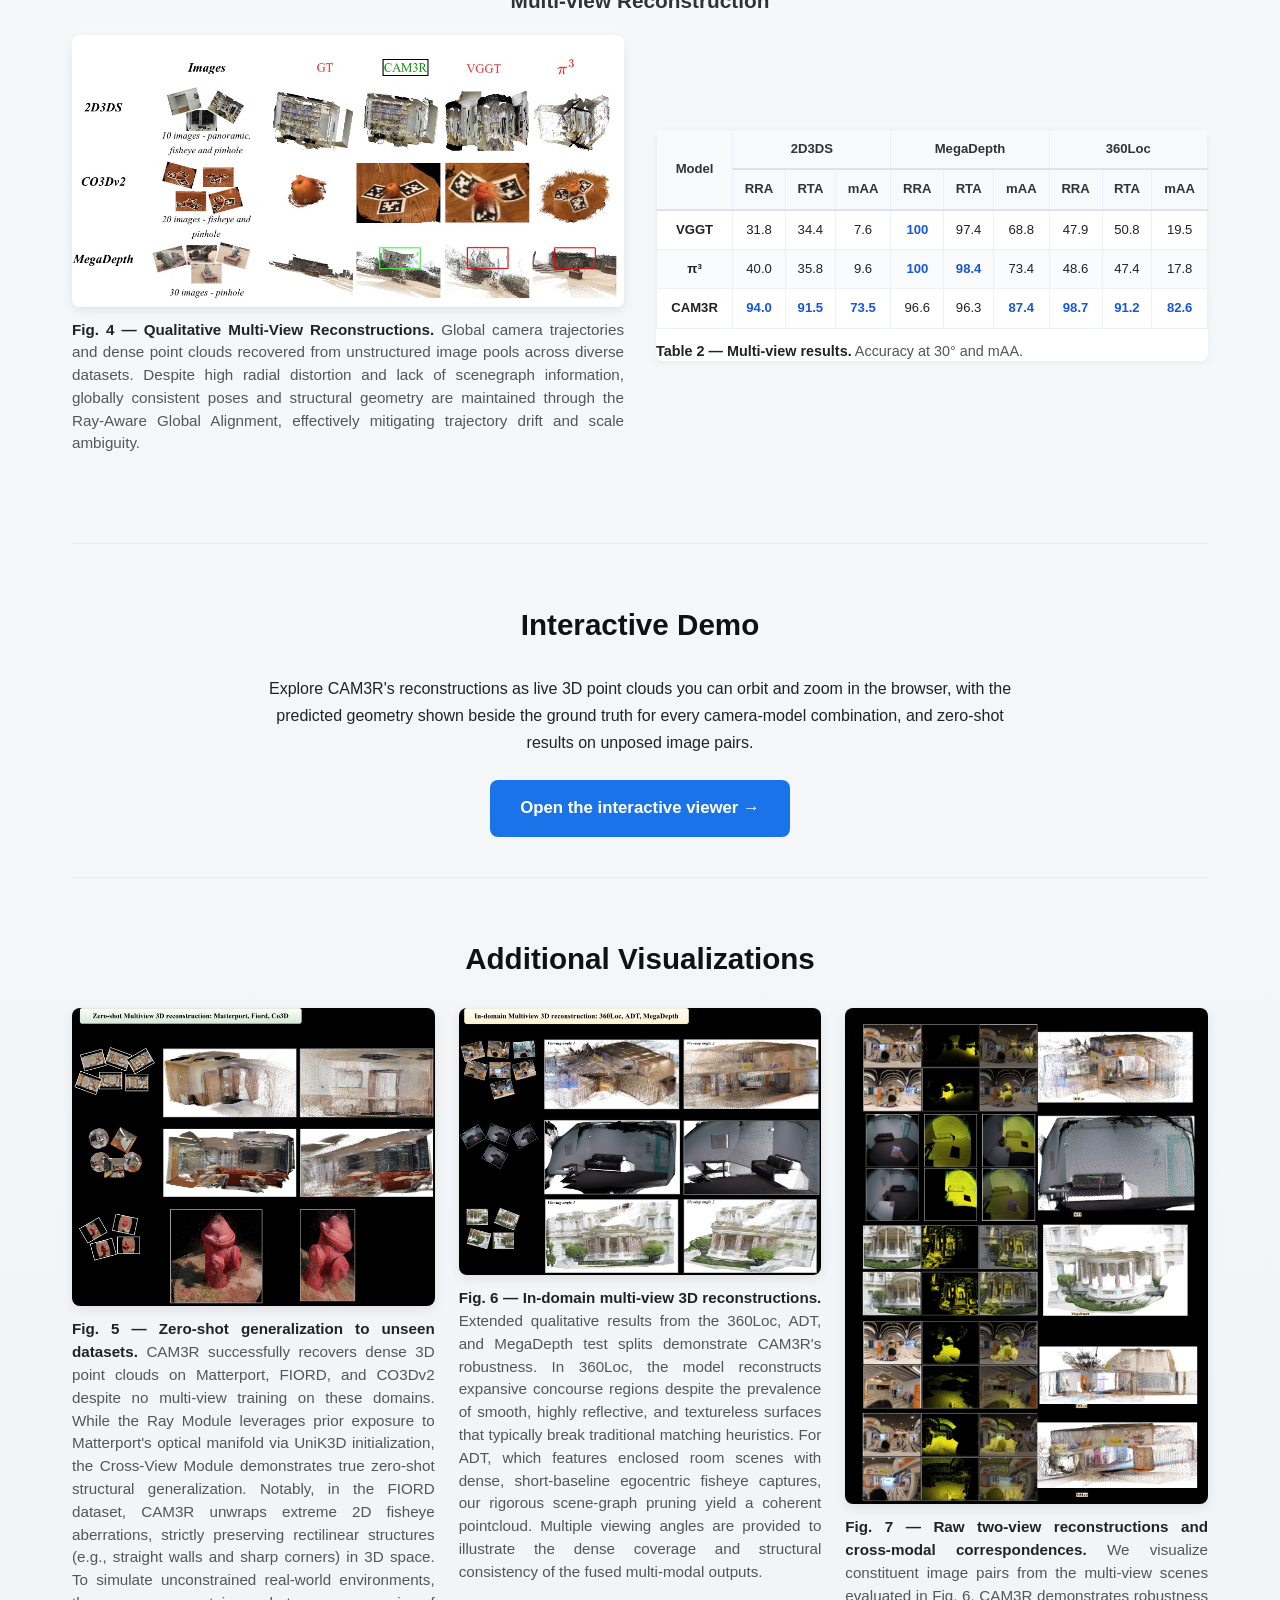
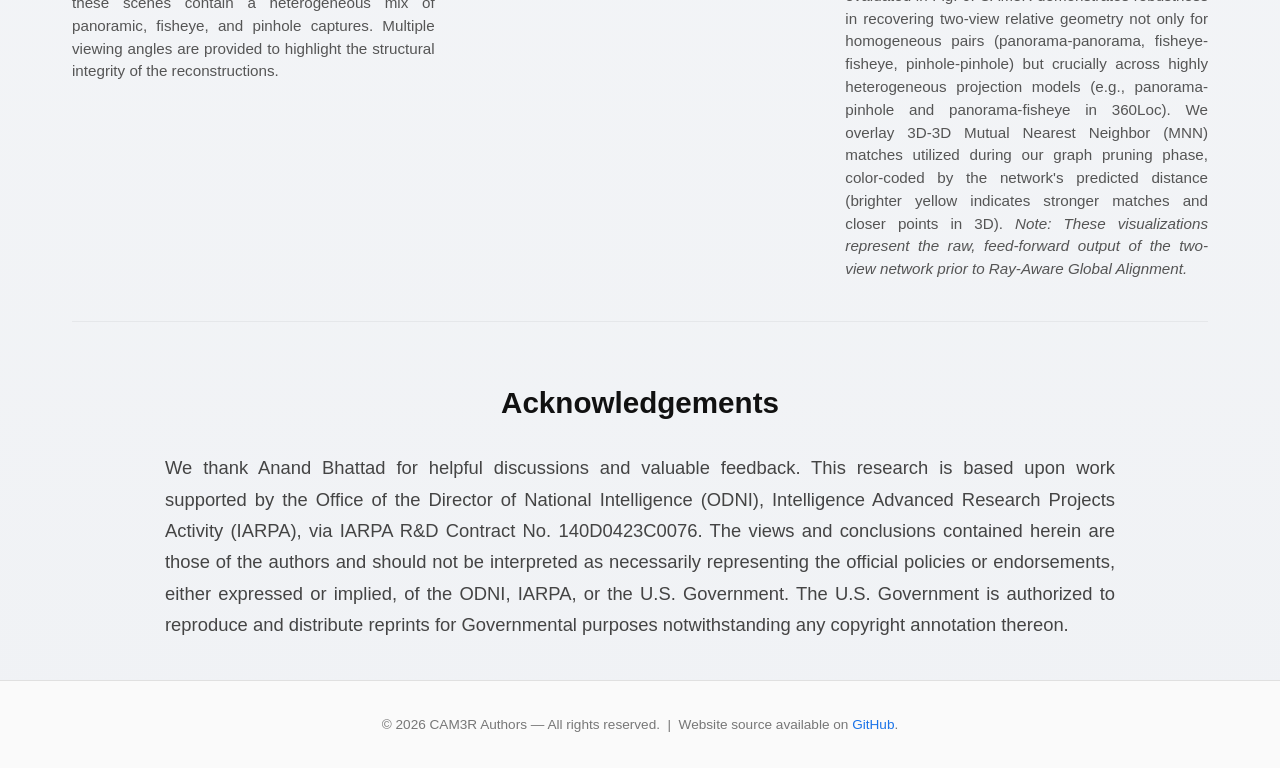
==== commit eb8fac70: "Point the arXiv link at the preprint, surface the demo in the top link row, drop the static multi-vi" ====
--- a/index.html
+++ b/index.html
@@ -295,7 +295,7 @@
     </p>
 
     <div class="links">
-      <a class="btn" href="#" aria-label="arXiv preprint">
+      <a class="btn" href="https://arxiv.org/abs/2603.22631" target="_blank" rel="noopener" aria-label="arXiv preprint">
         <svg viewBox="0 0 24 24" xmlns="http://www.w3.org/2000/svg">
           <path d="M12 2C6.477 2 2 6.477 2 12s4.477 10 10 10 10-4.477 10-10S17.523 2 12 2zm0 2a8 8 0 1 1 0 16A8 8 0 0 1 12 4zm-1 3v6l5 3-1 1.73-6-3.5V7h2z"/>
         </svg>
@@ -306,6 +306,12 @@
           <path d="M12 .5C5.65.5.5 5.65.5 12c0 5.1 3.31 9.42 7.9 10.95.58.1.79-.25.79-.55v-2.08c-3.2.7-3.88-1.54-3.88-1.54-.52-1.33-1.28-1.69-1.28-1.69-1.05-.71.08-.7.08-.7 1.16.08 1.77 1.19 1.77 1.19 1.03 1.76 2.7 1.25 3.36.96.1-.75.4-1.25.73-1.54-2.55-.29-5.24-1.28-5.24-5.7 0-1.26.45-2.29 1.19-3.09-.12-.3-.52-1.46.11-3.05 0 0 .97-.31 3.18 1.19a11.1 11.1 0 0 1 5.8 0c2.2-1.5 3.17-1.19 3.17-1.19.63 1.59.23 2.75.12 3.05.74.8 1.19 1.83 1.19 3.09 0 4.43-2.7 5.41-5.27 5.69.42.36.79 1.07.79 2.16v3.2c0 .31.21.67.8.55C20.19 21.42 23.5 17.1 23.5 12 23.5 5.65 18.35.5 12 .5z"/>
         </svg>
         Code
+      </a>
+      <a class="btn" href="demo/" aria-label="Interactive demo">
+        <svg viewBox="0 0 24 24" xmlns="http://www.w3.org/2000/svg">
+          <path d="M12 2C6.48 2 2 6.48 2 12s4.48 10 10 10 10-4.48 10-10S17.52 2 12 2zm-2 14.5v-9l6 4.5-6 4.5z"/>
+        </svg>
+        Interactive Demo
       </a>
     </div>
   </header>
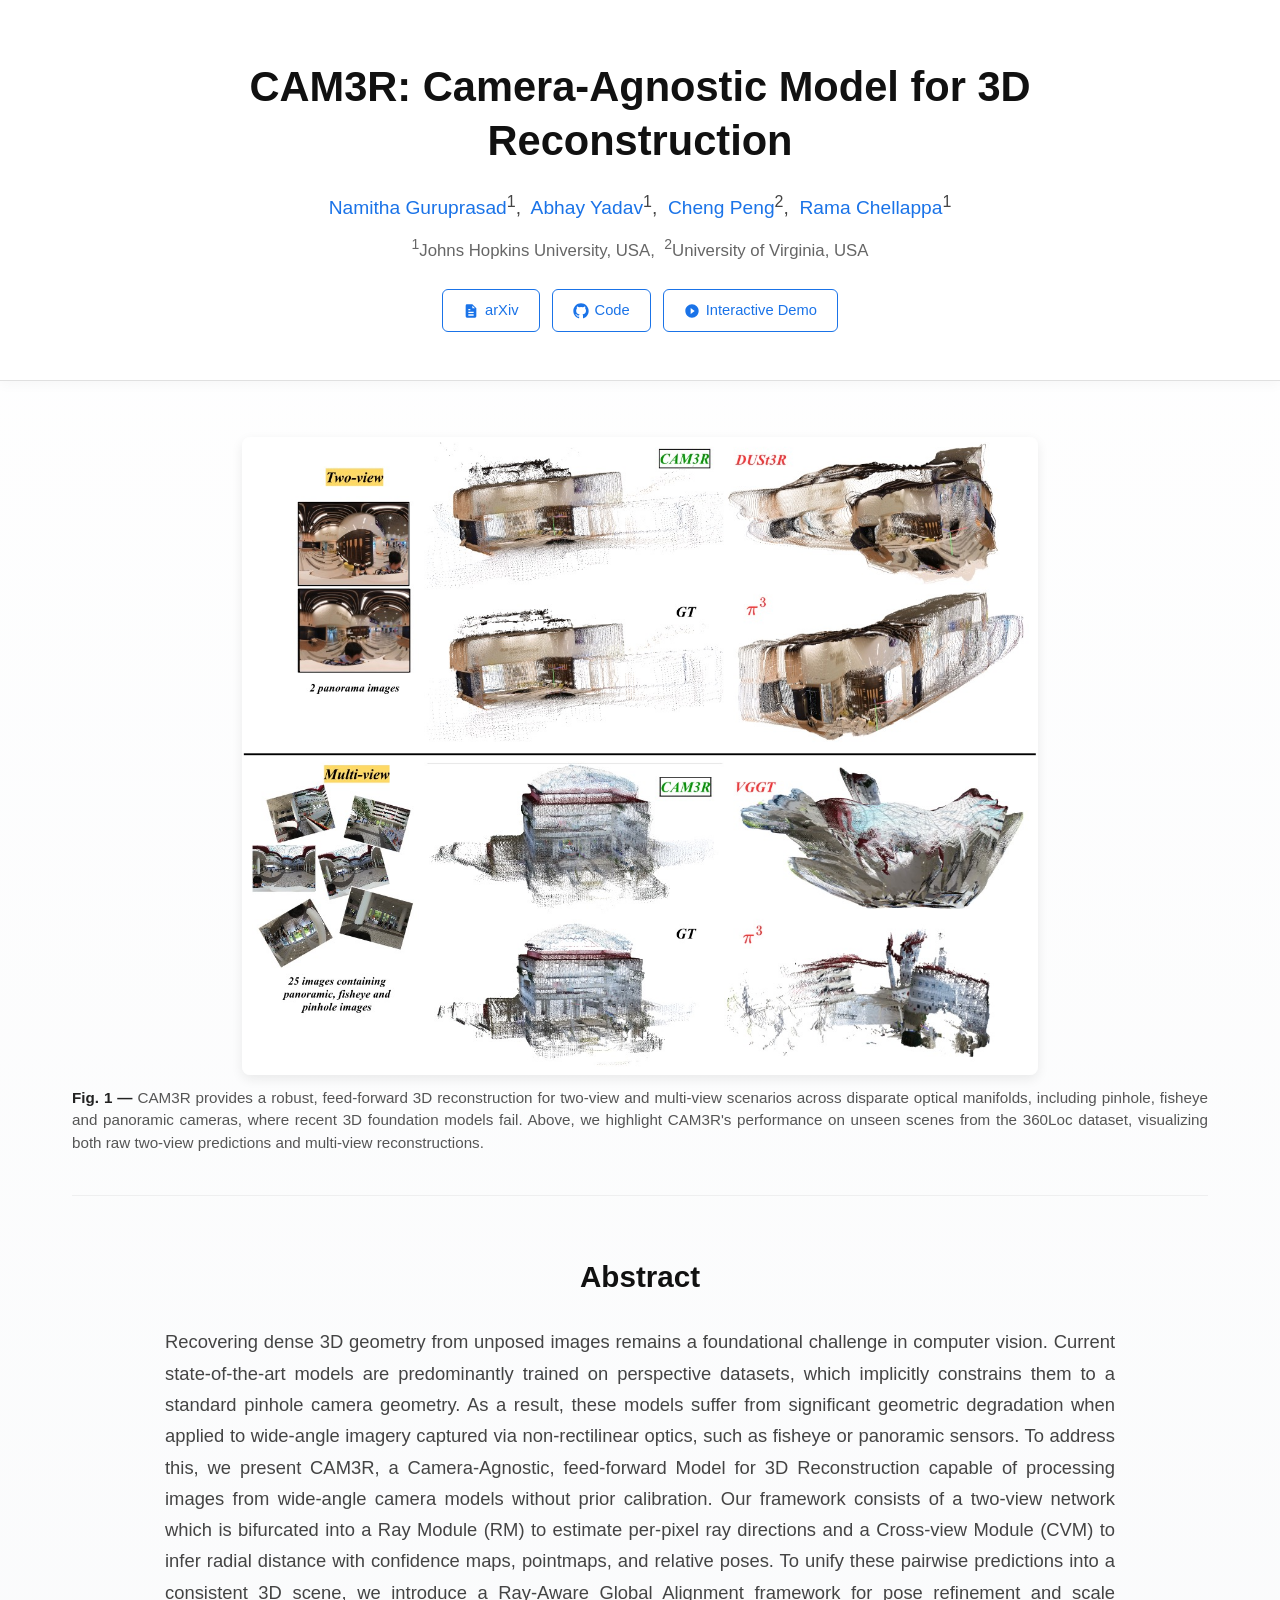
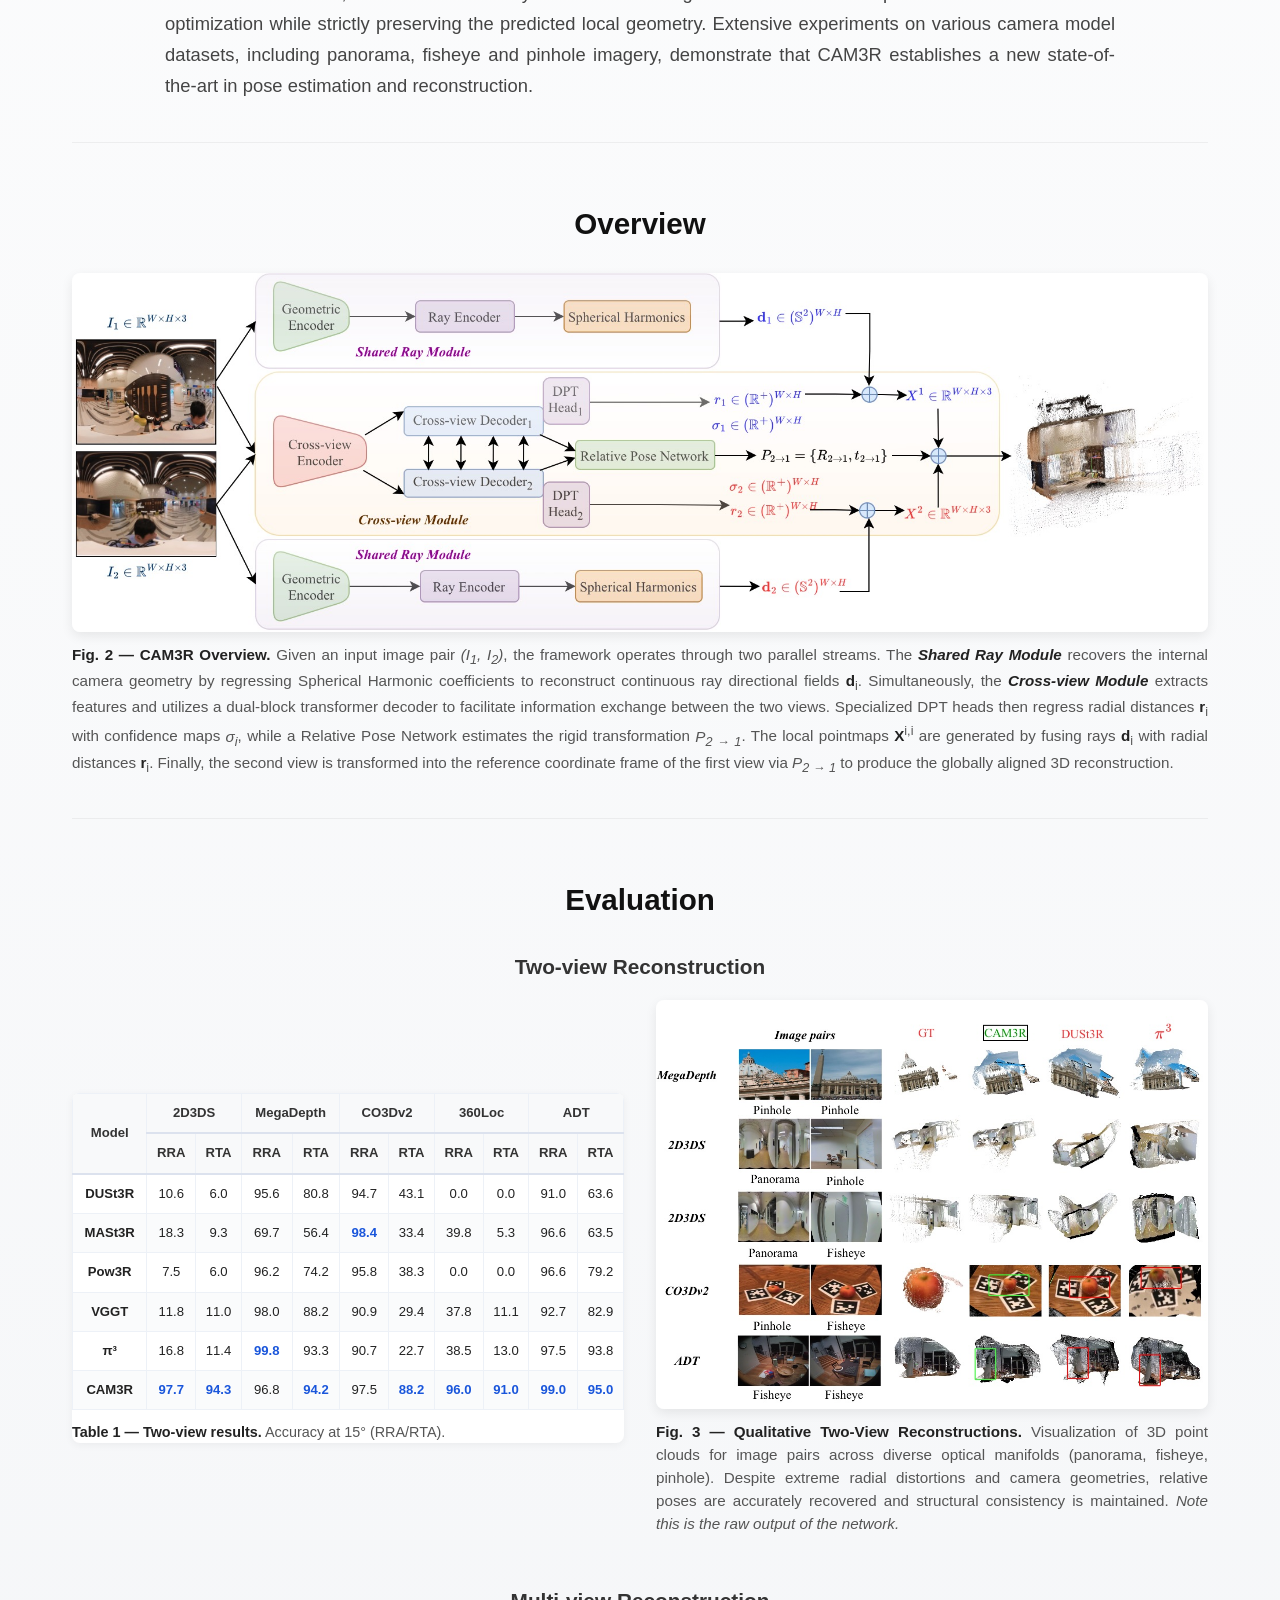
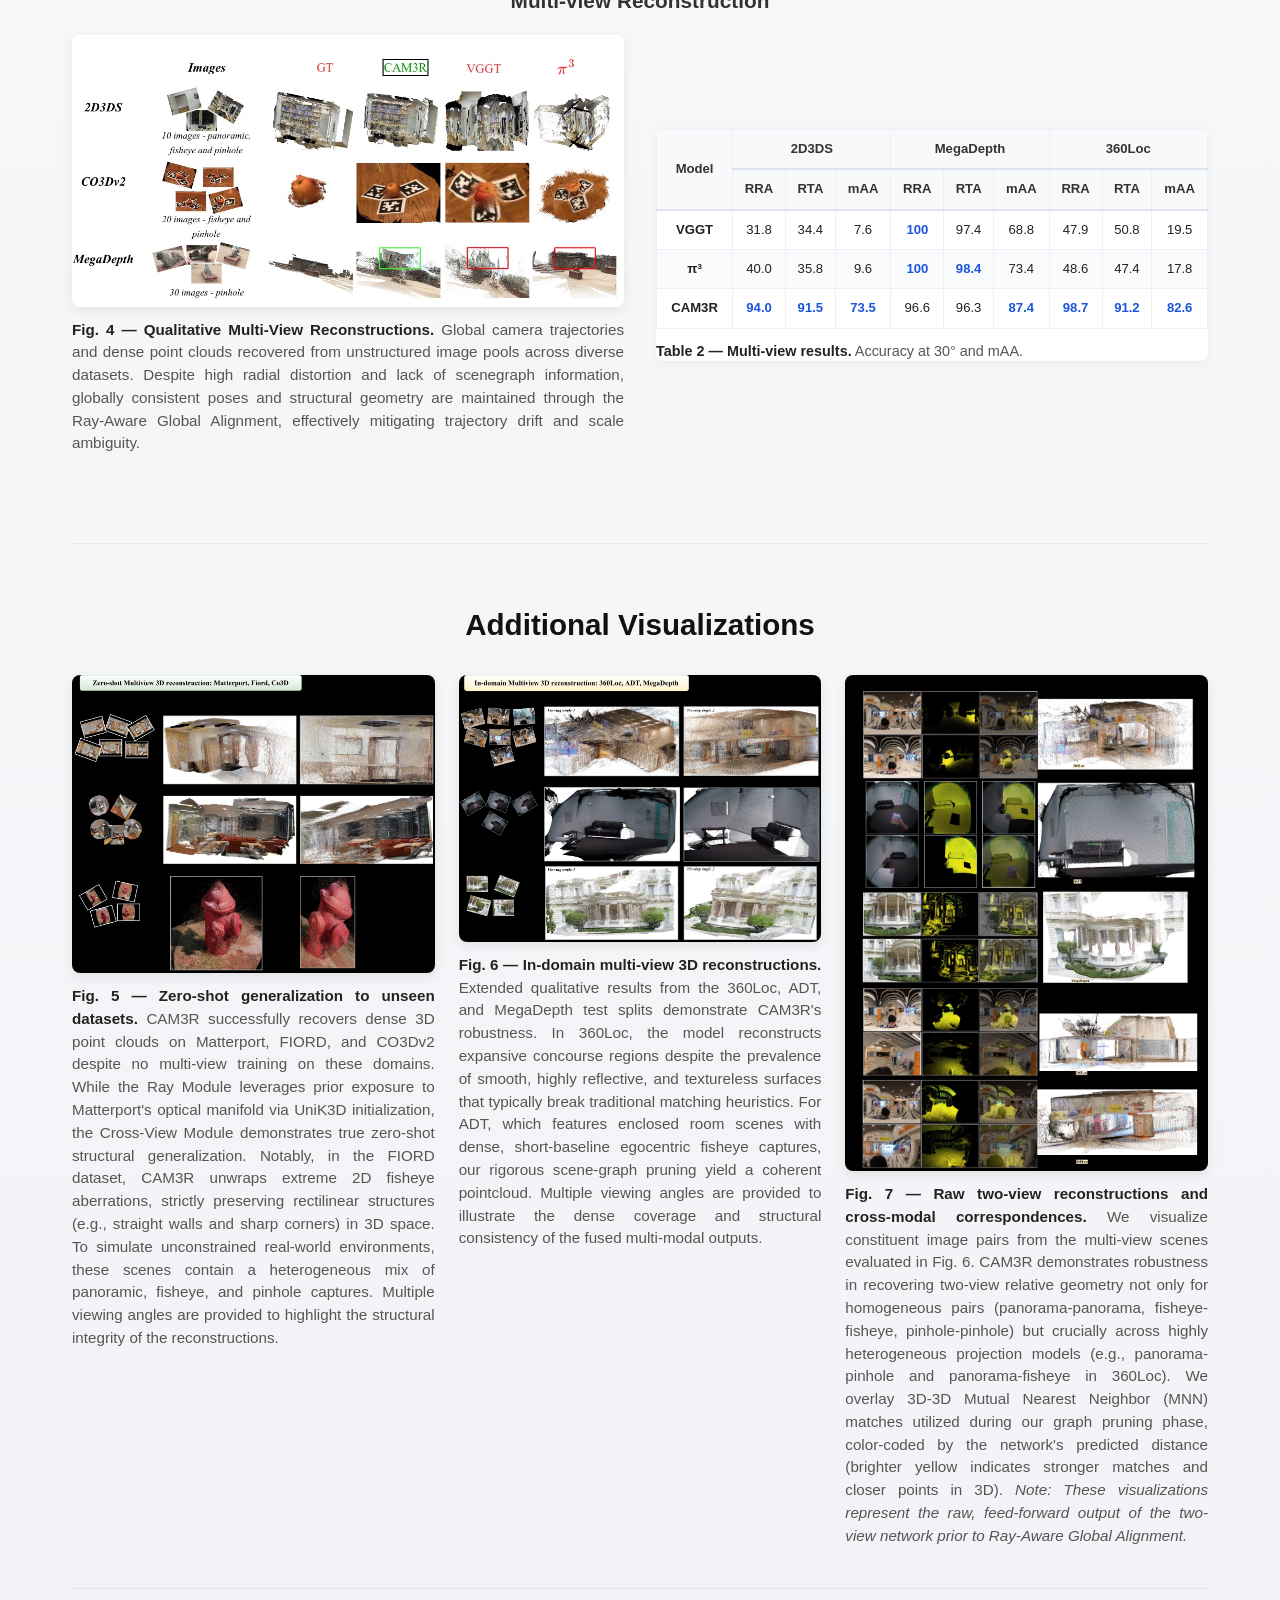
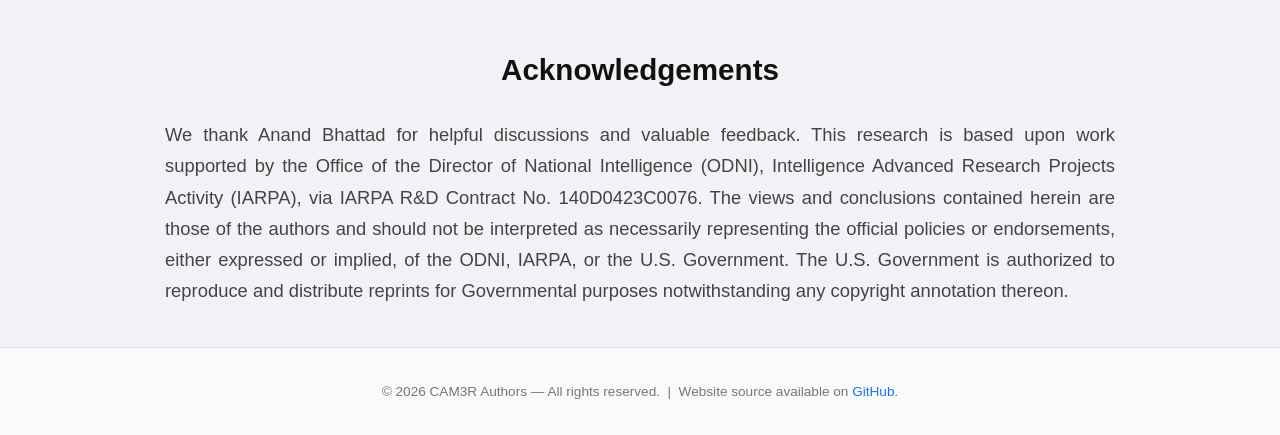
==== commit 215c3728: "Use a document icon for arXiv and drop the duplicate demo section" ====
--- a/index.html
+++ b/index.html
@@ -297,11 +297,11 @@
     <div class="links">
       <a class="btn" href="https://arxiv.org/abs/2603.22631" target="_blank" rel="noopener" aria-label="arXiv preprint">
         <svg viewBox="0 0 24 24" xmlns="http://www.w3.org/2000/svg">
-          <path d="M12 2C6.477 2 2 6.477 2 12s4.477 10 10 10 10-4.477 10-10S17.523 2 12 2zm0 2a8 8 0 1 1 0 16A8 8 0 0 1 12 4zm-1 3v6l5 3-1 1.73-6-3.5V7h2z"/>
+          <path d="M14 2H6a2 2 0 0 0-2 2v16a2 2 0 0 0 2 2h12a2 2 0 0 0 2-2V8l-6-6zm0 2 4 4h-4V4zM8 13h8v2H8v-2zm0 4h8v2H8v-2zm0-8h3v2H8V9z"/>
         </svg>
         arXiv
       </a>
-      <a class="btn" href="#" aria-label="Source code on GitHub">
+      <a class="btn" href="https://github.com/nam1410/cam3r" target="_blank" rel="noopener" aria-label="Source code on GitHub">
         <svg viewBox="0 0 24 24" xmlns="http://www.w3.org/2000/svg">
           <path d="M12 .5C5.65.5.5 5.65.5 12c0 5.1 3.31 9.42 7.9 10.95.58.1.79-.25.79-.55v-2.08c-3.2.7-3.88-1.54-3.88-1.54-.52-1.33-1.28-1.69-1.28-1.69-1.05-.71.08-.7.08-.7 1.16.08 1.77 1.19 1.77 1.19 1.03 1.76 2.7 1.25 3.36.96.1-.75.4-1.25.73-1.54-2.55-.29-5.24-1.28-5.24-5.7 0-1.26.45-2.29 1.19-3.09-.12-.3-.52-1.46.11-3.05 0 0 .97-.31 3.18 1.19a11.1 11.1 0 0 1 5.8 0c2.2-1.5 3.17-1.19 3.17-1.19.63 1.59.23 2.75.12 3.05.74.8 1.19 1.83 1.19 3.09 0 4.43-2.7 5.41-5.27 5.69.42.36.79 1.07.79 2.16v3.2c0 .31.21.67.8.55C20.19 21.42 23.5 17.1 23.5 12 23.5 5.65 18.35.5 12 .5z"/>
         </svg>
@@ -493,23 +493,6 @@
       </div>
     </section>
 
-
-    <section id="interactive-demo" style="text-align:center;">
-      <h2>Interactive Demo</h2>
-      <p style="max-width:760px;margin:0 auto 24px;">
-        Explore CAM3R's reconstructions as live 3D point clouds you can orbit and zoom
-        in the browser, with the predicted geometry shown beside the ground truth for
-        every camera-model combination, and zero-shot results on unposed image pairs.
-      </p>
-      <p>
-        <a href="demo/"
-           style="display:inline-block;padding:14px 30px;background:#1a73e8;color:#fff;
-                  border-radius:8px;font-weight:600;font-size:1.05rem;text-decoration:none;">
-          Open the interactive viewer &rarr;
-        </a>
-      </p>
-    </section>
-
     <section id="visualizations">
       <h2>Additional Visualizations</h2>
       <div class="vis-grid">
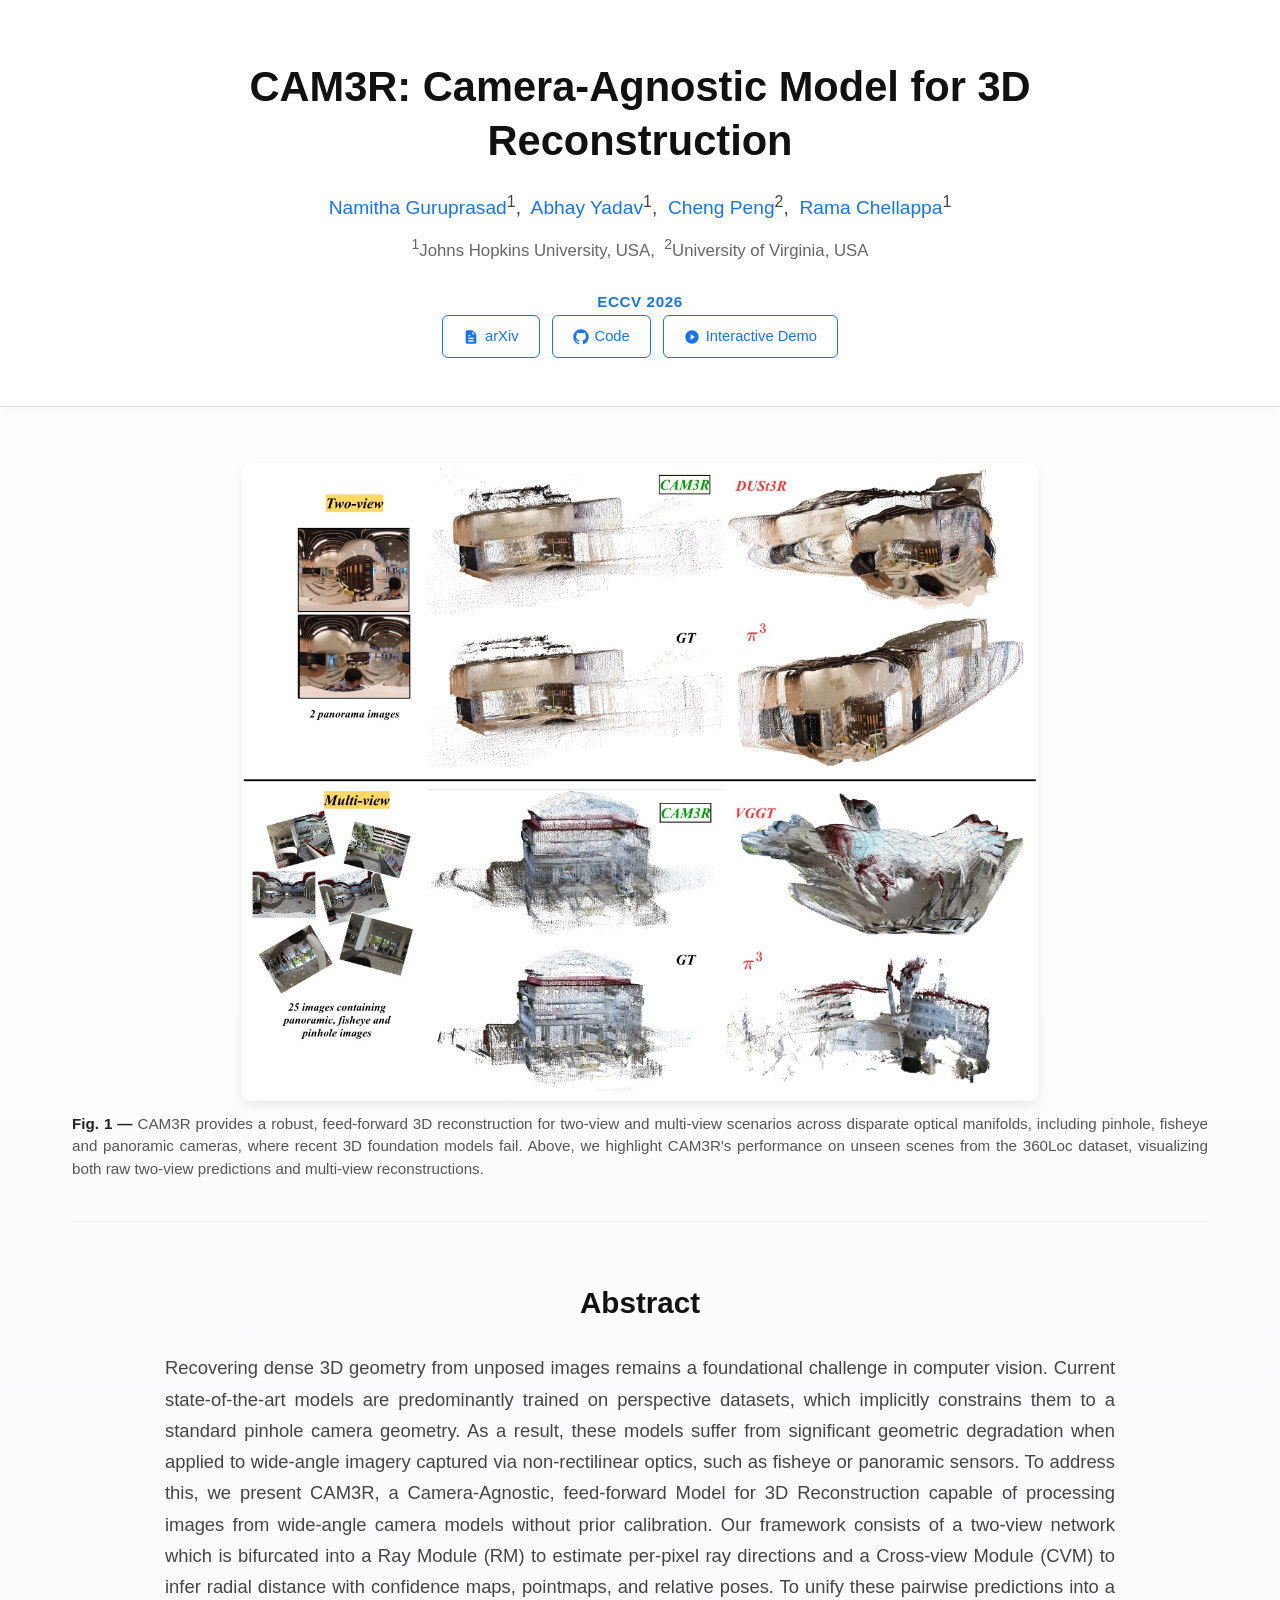
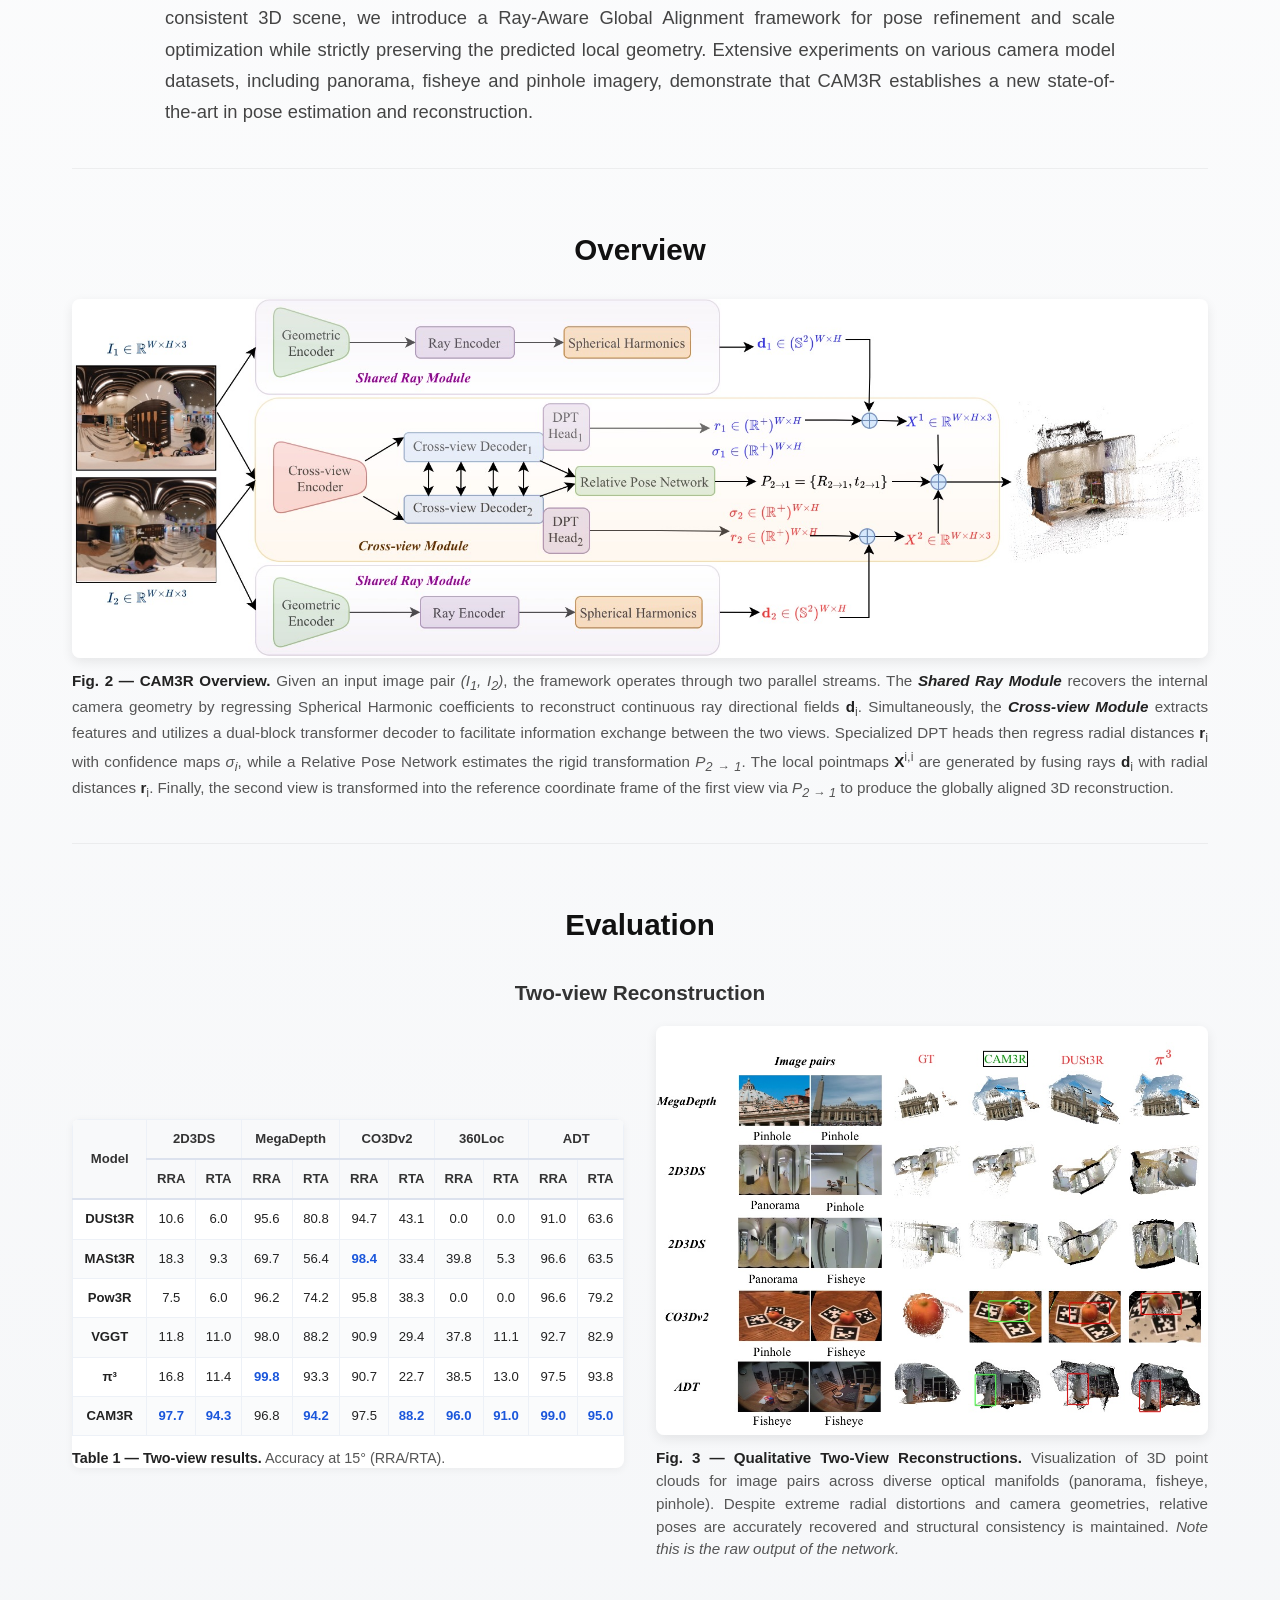
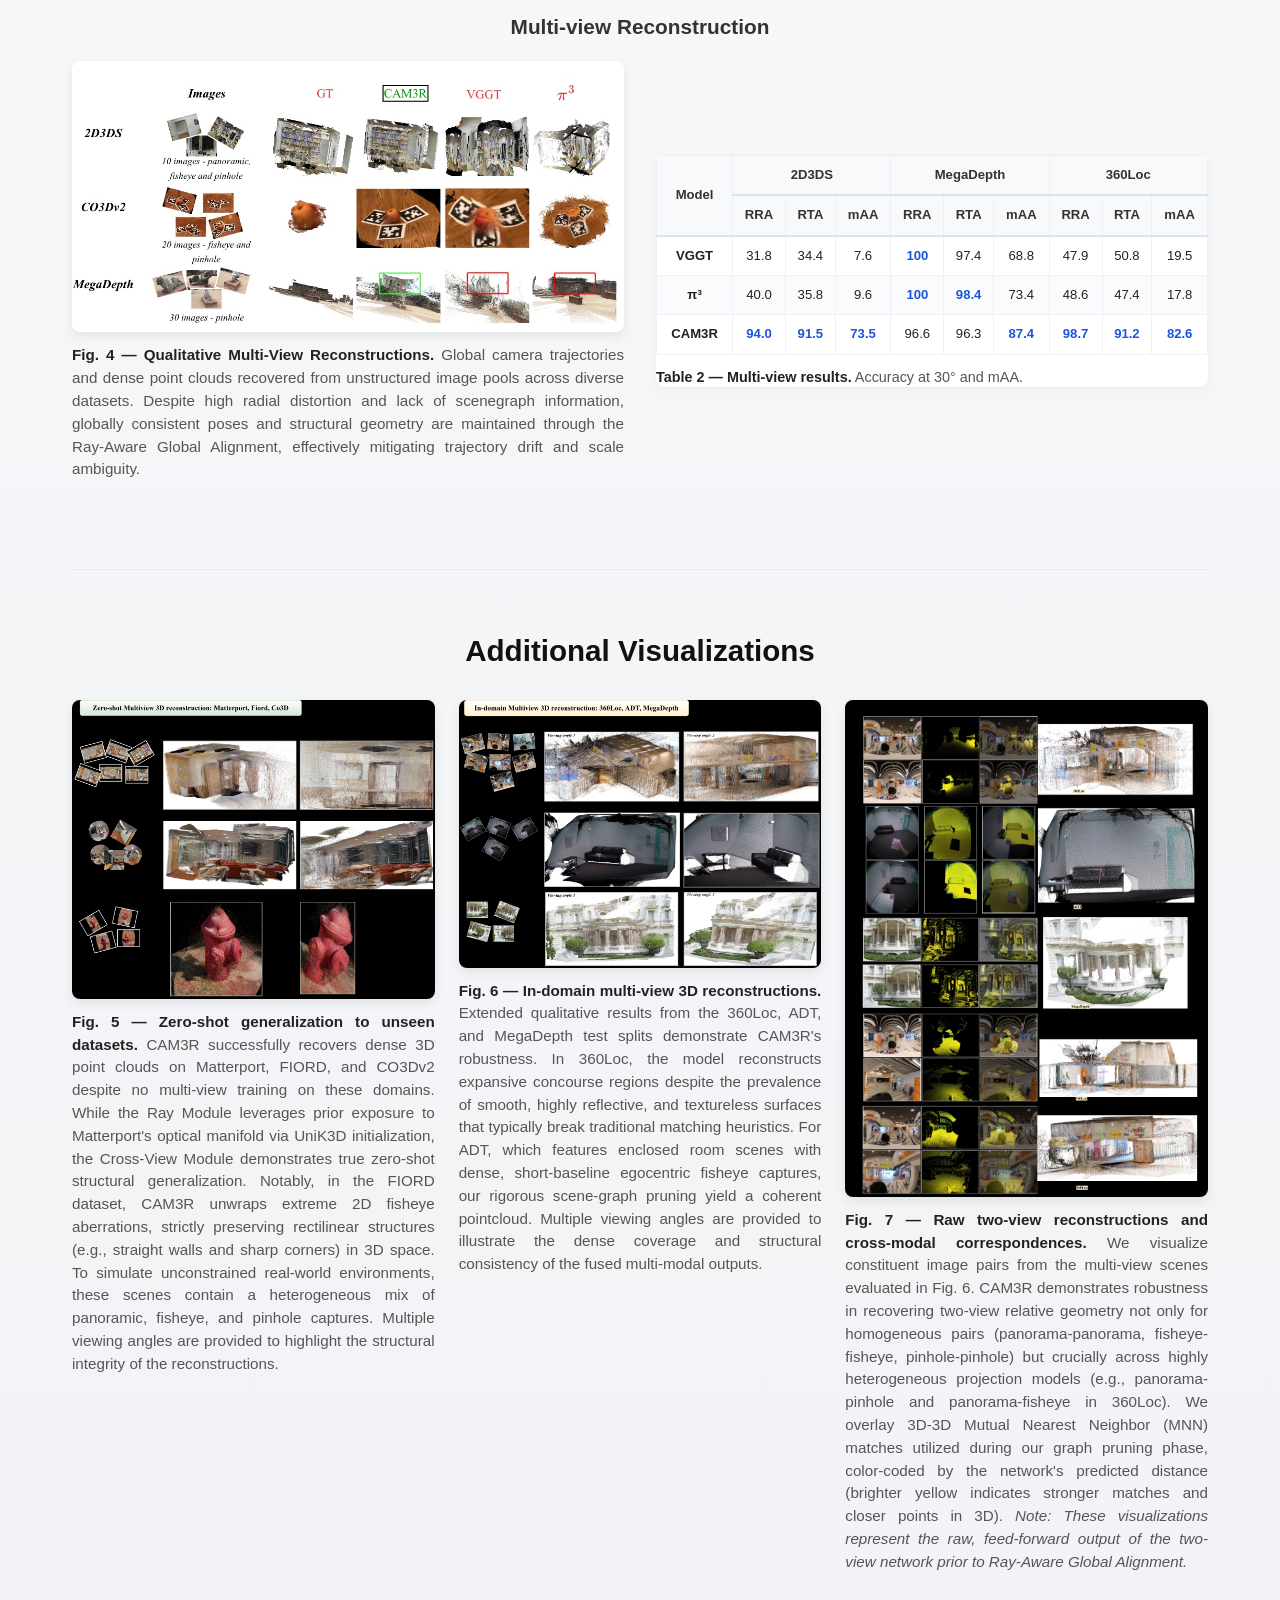
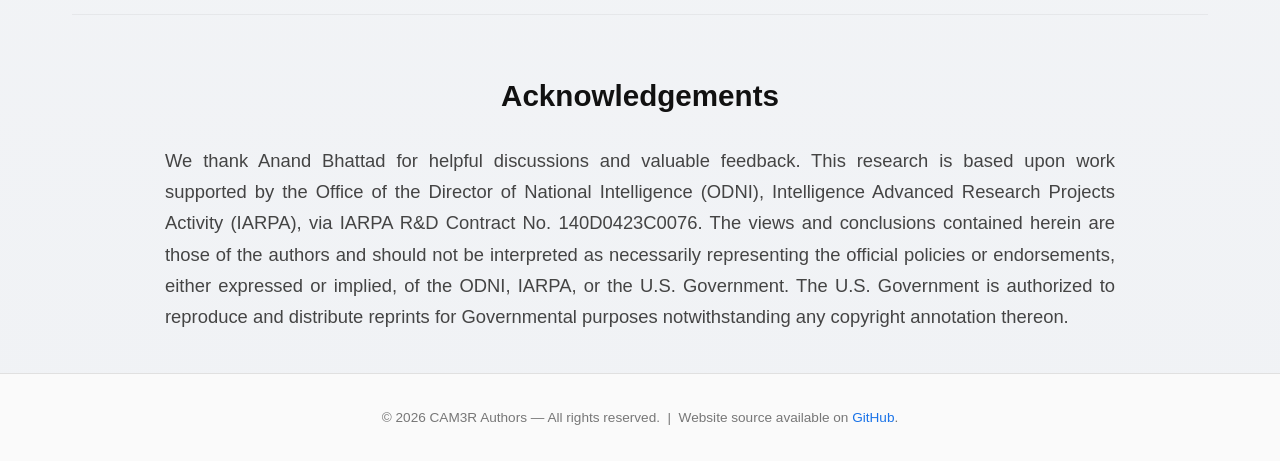
==== commit 70bedfad: "Add the ECCV 2026 venue line" ====
--- a/index.html
+++ b/index.html
@@ -70,6 +70,15 @@
       font-size: 1.05rem;
       color: #666;
       margin-bottom: 24px;
+    }
+
+.venue {
+      margin-top: 14px;
+      font-weight: 600;
+      letter-spacing: .04em;
+      text-transform: uppercase;
+      font-size: .95rem;
+      color: #1a73e8;
     }
 
     .links {
@@ -294,6 +303,7 @@
       <sup>2</sup>University of Virginia, USA
     </p>
 
+    <p class="venue">ECCV 2026</p>
     <div class="links">
       <a class="btn" href="https://arxiv.org/abs/2603.22631" target="_blank" rel="noopener" aria-label="arXiv preprint">
         <svg viewBox="0 0 24 24" xmlns="http://www.w3.org/2000/svg">
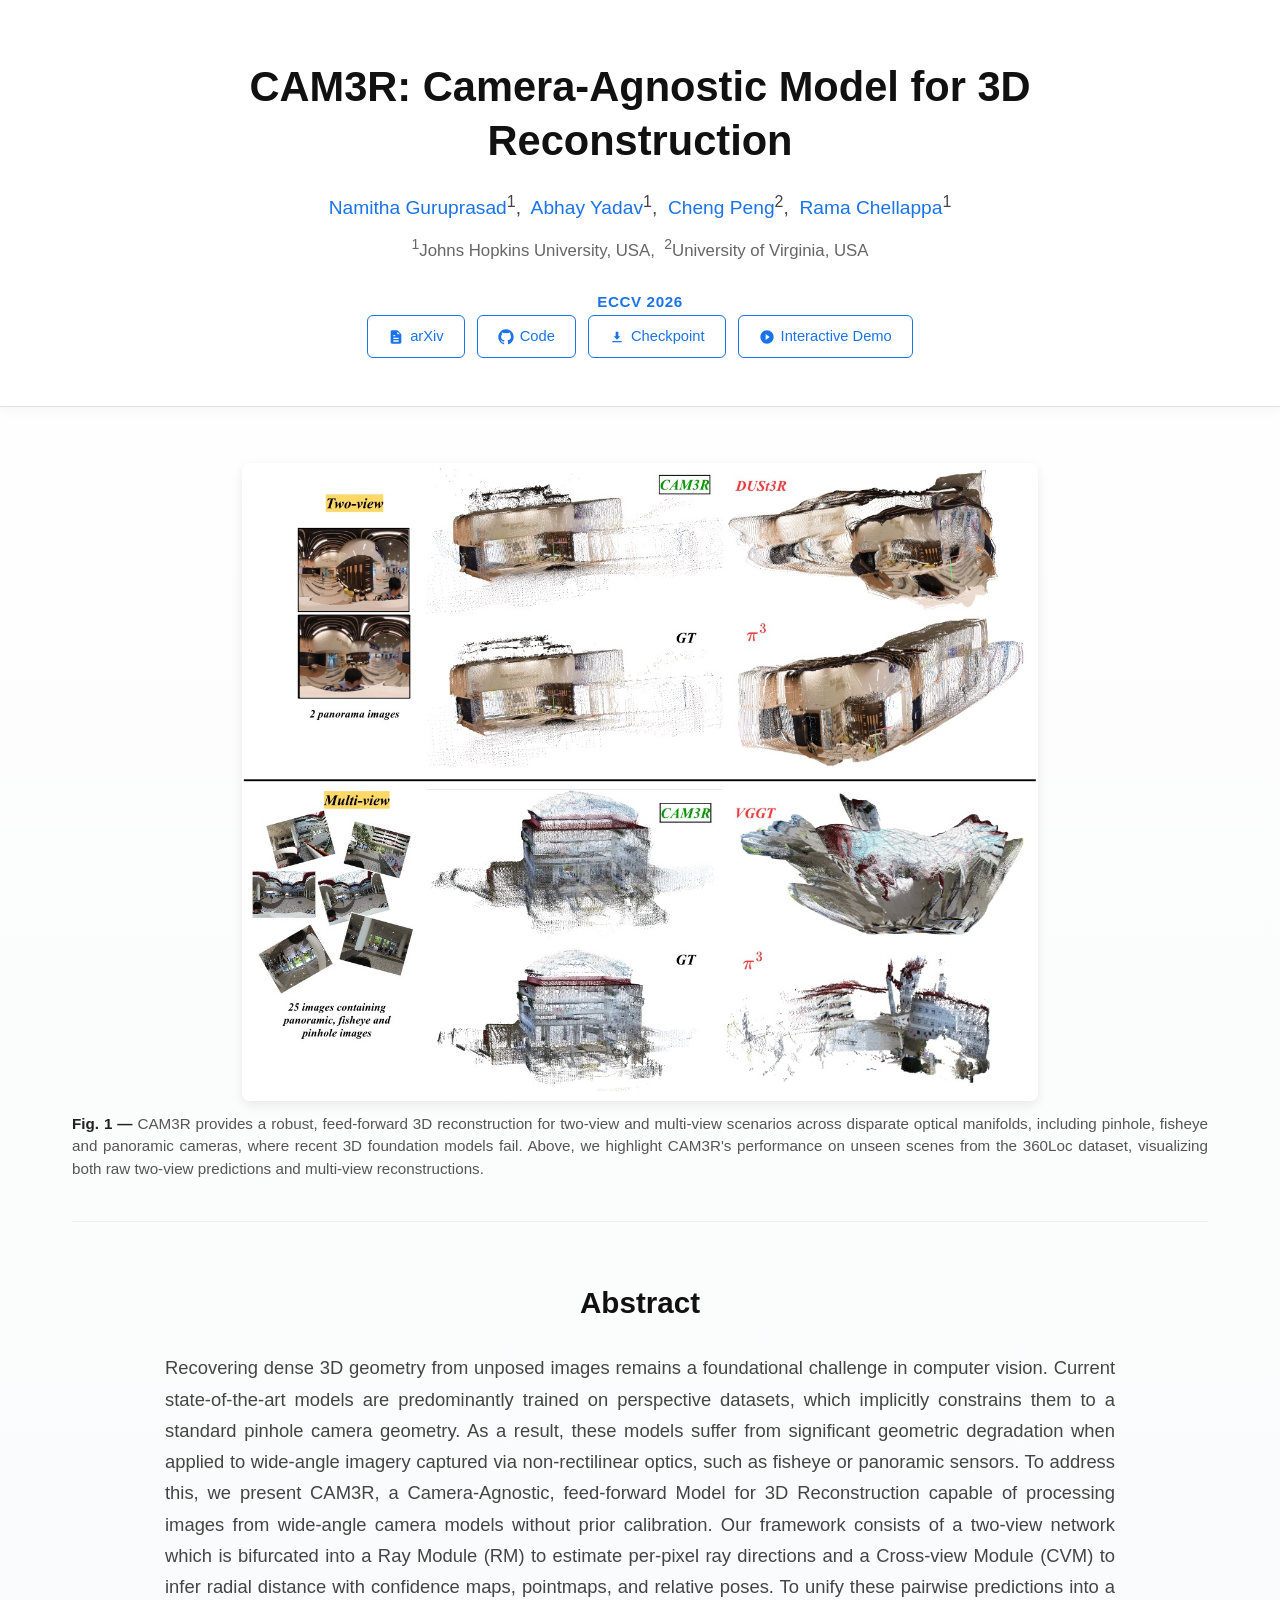
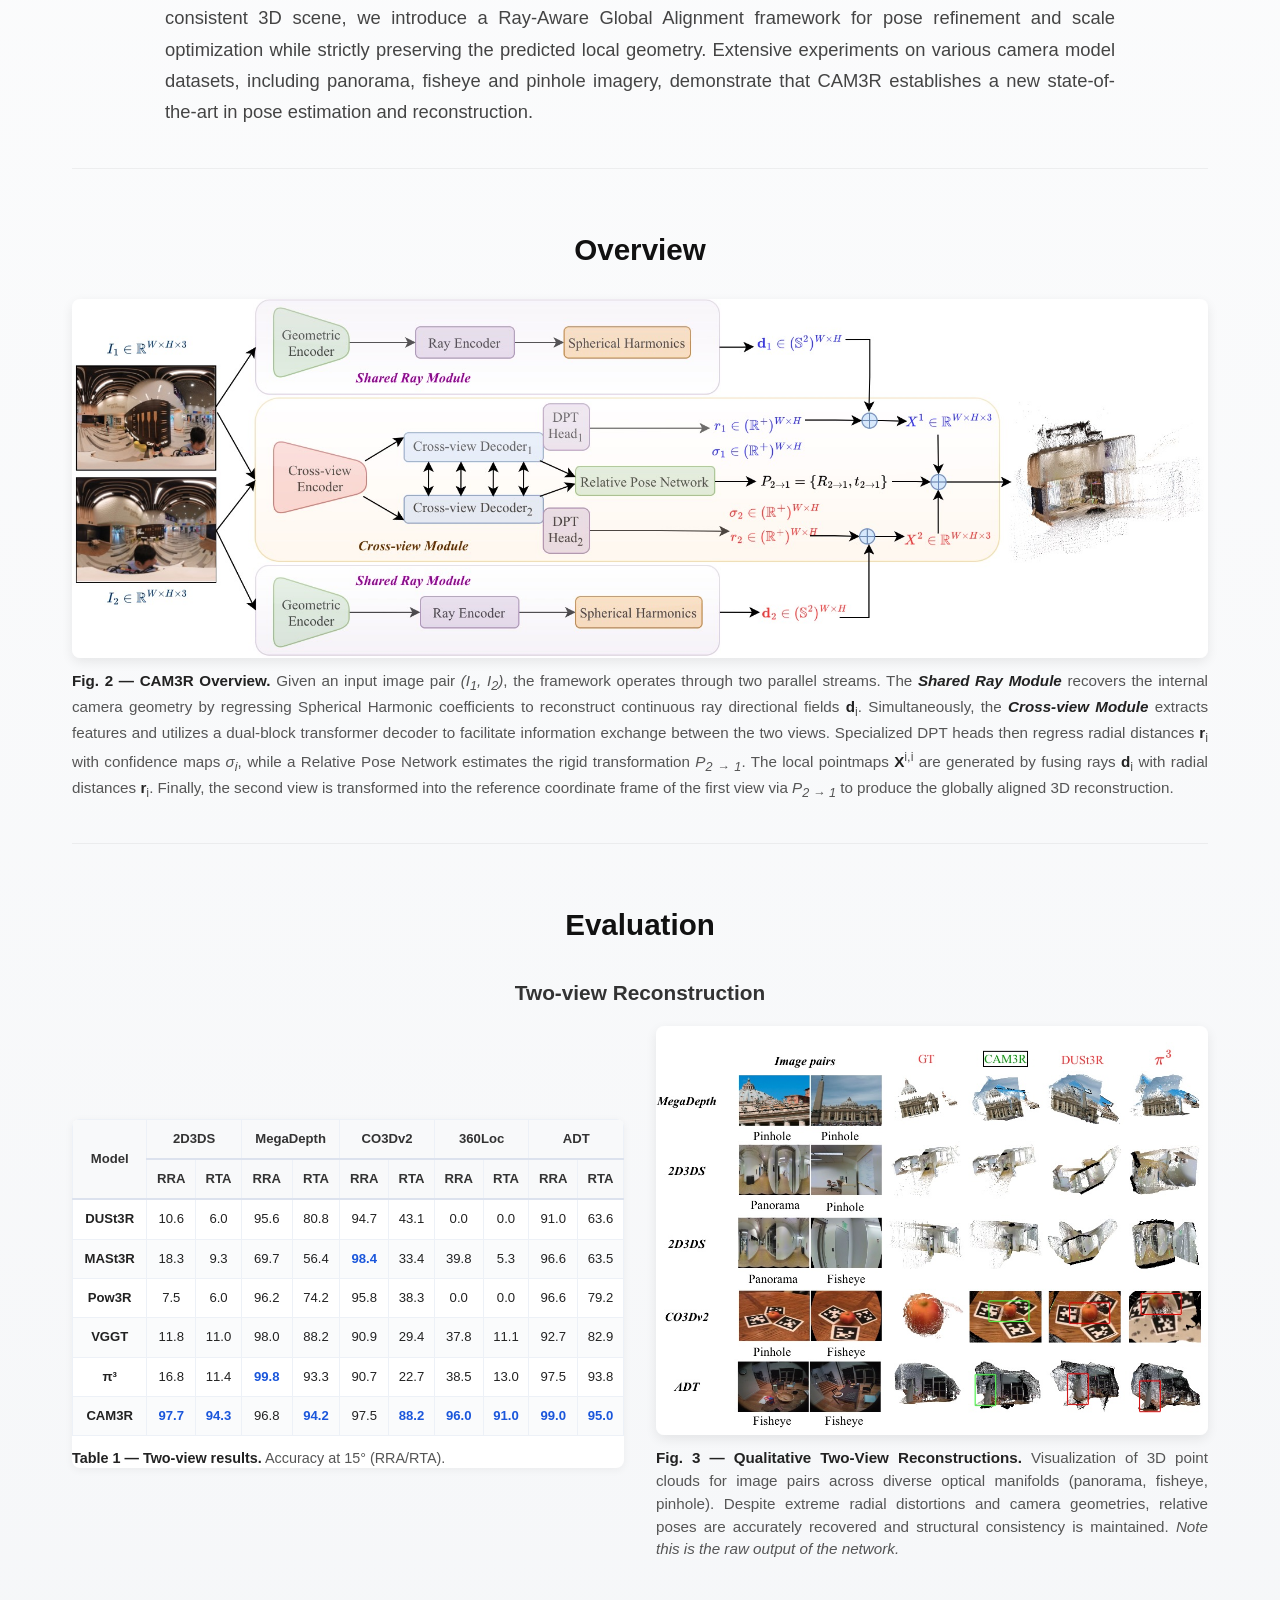
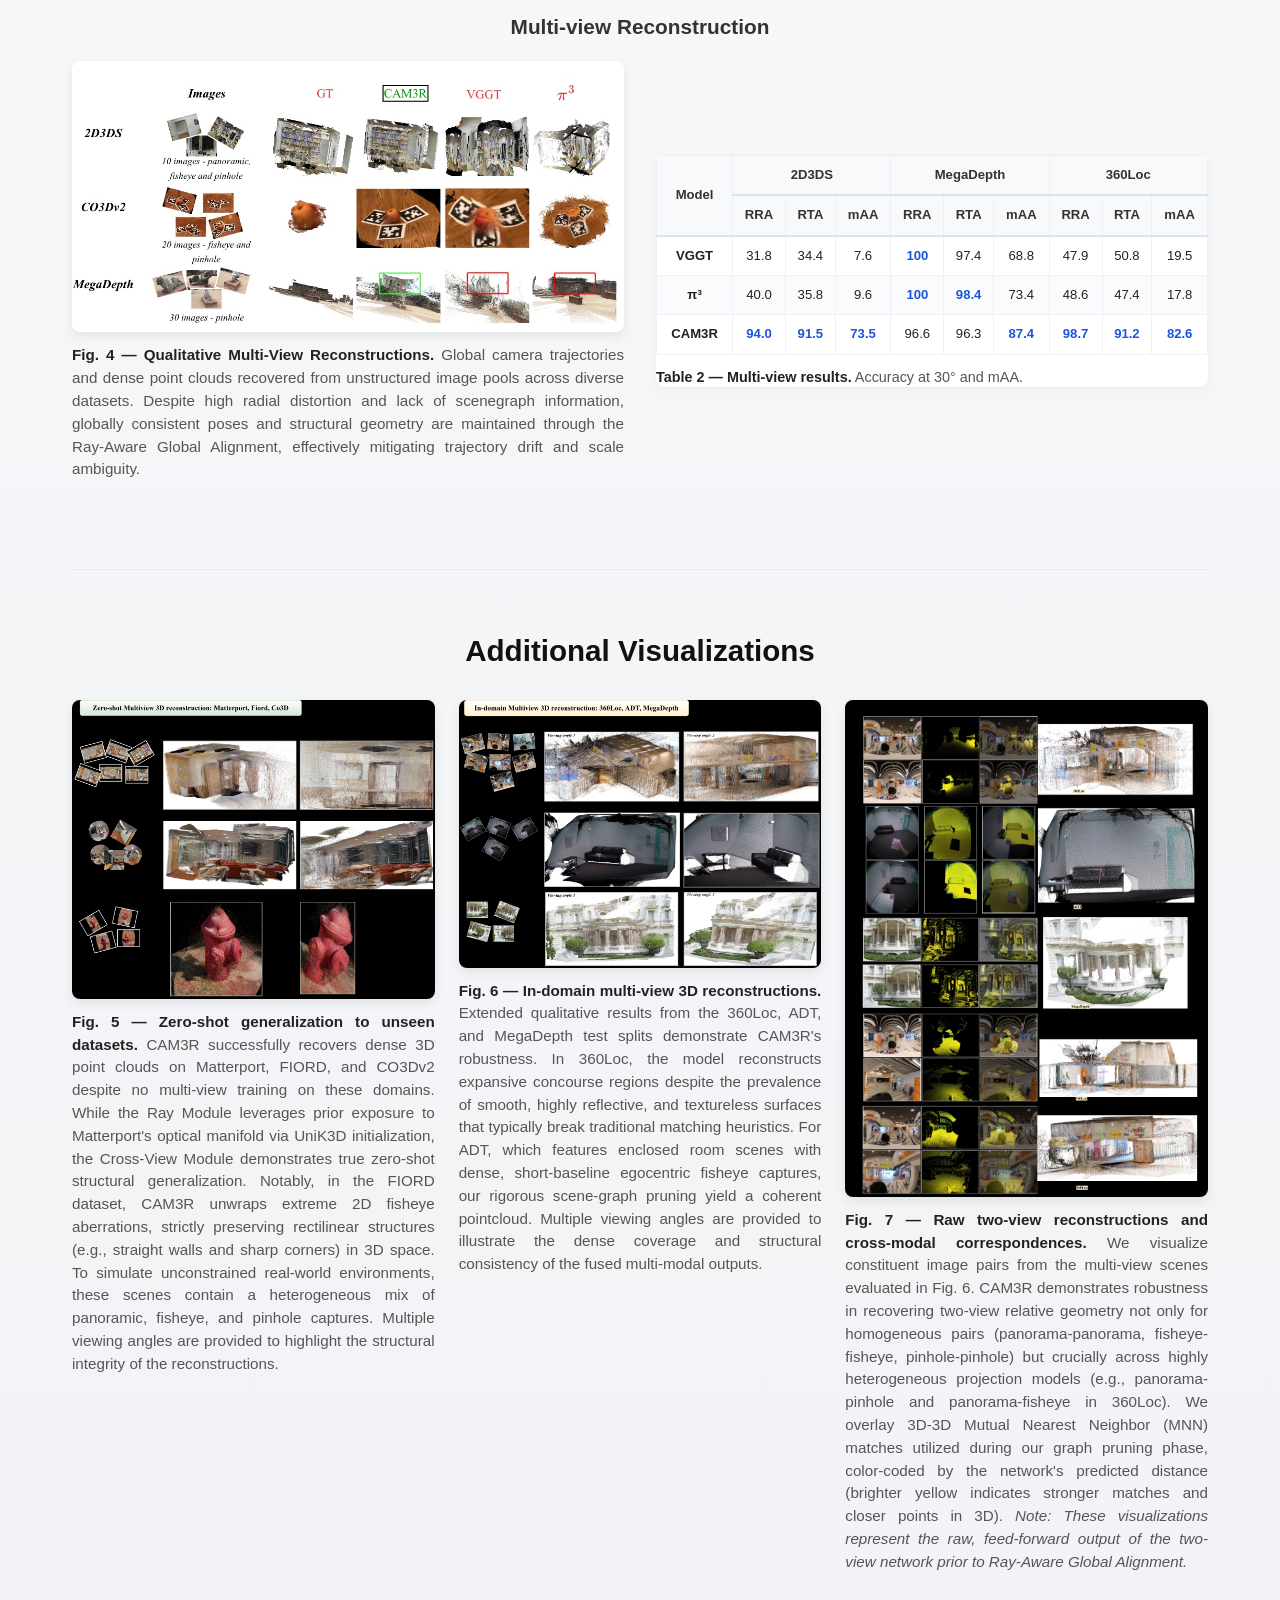
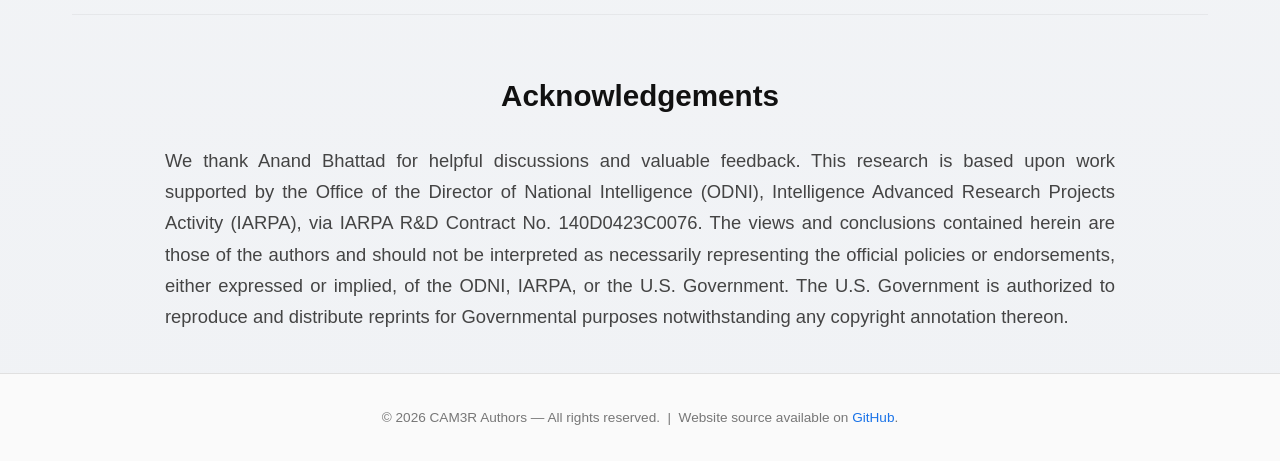
==== commit dd6a9a16: "Link the released checkpoint on HuggingFace" ====
--- a/index.html
+++ b/index.html
@@ -317,6 +317,12 @@
         </svg>
         Code
       </a>
+      <a class="btn" href="https://huggingface.co/gnam8991/cam3r" target="_blank" rel="noopener" aria-label="Model weights on HuggingFace">
+        <svg viewBox="0 0 24 24" xmlns="http://www.w3.org/2000/svg">
+          <path d="M12 16l-5-5h3V4h4v7h3l-5 5zm-7 2h14v2H5v-2z"/>
+        </svg>
+        Checkpoint
+      </a>
       <a class="btn" href="demo/" aria-label="Interactive demo">
         <svg viewBox="0 0 24 24" xmlns="http://www.w3.org/2000/svg">
           <path d="M12 2C6.48 2 2 6.48 2 12s4.48 10 10 10 10-4.48 10-10S17.52 2 12 2zm-2 14.5v-9l6 4.5-6 4.5z"/>
